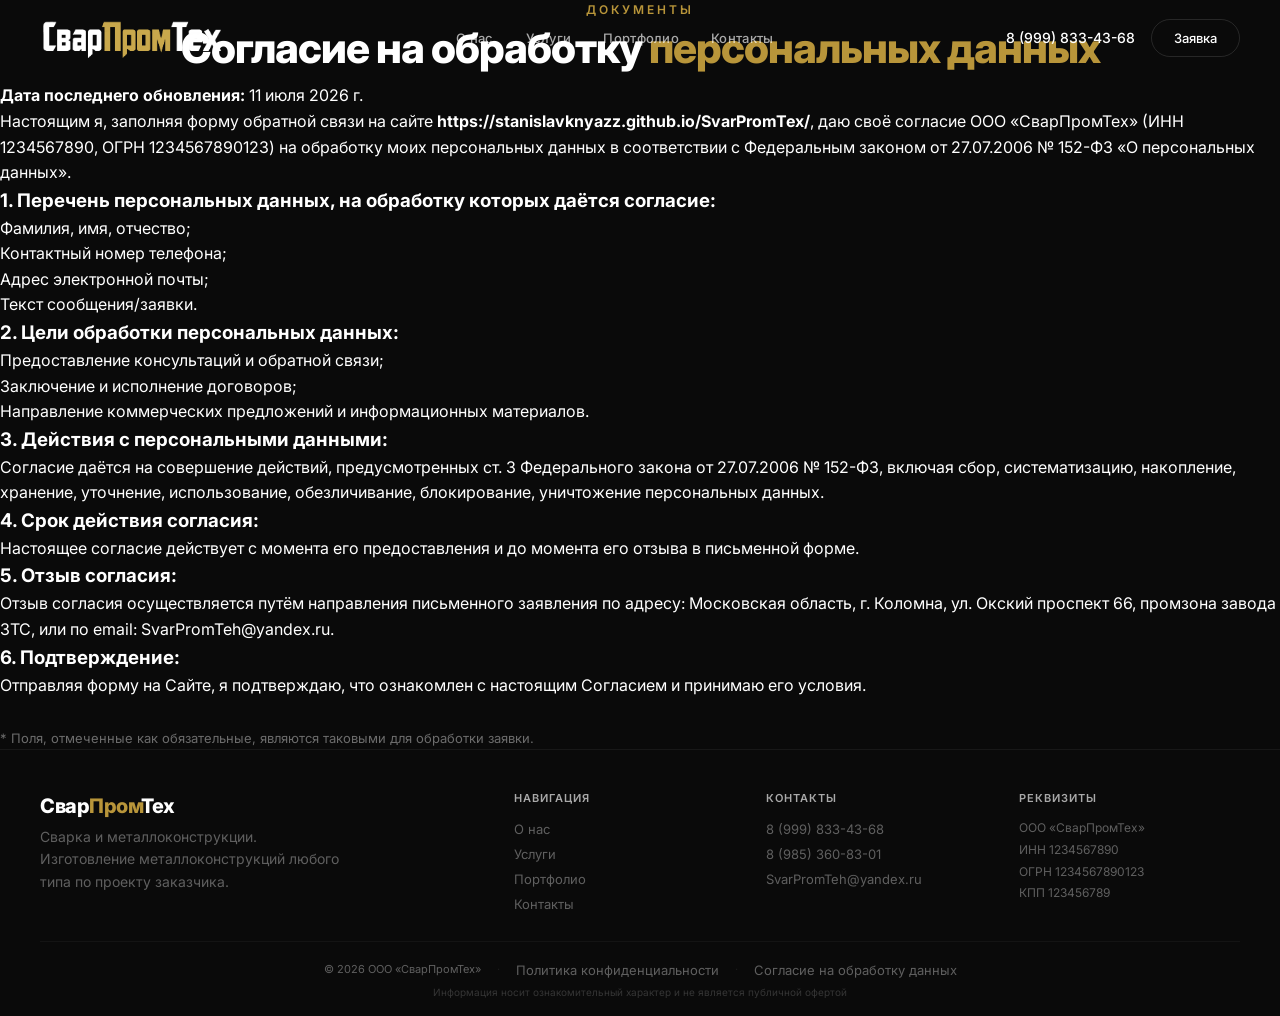
==== consent.html @ b18a348e "Добавляем страницы политики и согласия" ====
<!DOCTYPE html>
<html lang="ru">
<head>
    <meta charset="UTF-8">
    <meta name="viewport" content="width=device-width, initial-scale=1.0">
    <title>Согласие на обработку данных — СварПромТех</title>
    <link href="https://fonts.googleapis.com/css2?family=Inter:wght@300;400;500;600;700;800;900&display=swap" rel="stylesheet">
    <link rel="stylesheet" href="css/style.css">
    <link rel="icon" type="image/x-icon" href="img/favicon.ico">
    <link rel="shortcut icon" href="img/favicon.ico">
</head>
<body>

    <!-- ==========================================
    ХЕДЕР
    ========================================== -->
    <header class="header" id="header">
        <a href="index.html" class="logo">
            <img src="img/logo.png" alt="СварПромТех" class="logo-img">
        </a>

        <ul class="nav-menu" id="navMenu">
            <li><a href="index.html#about">О нас</a></li>
            <li><a href="index.html#services">Услуги</a></li>
            <li><a href="portfolio.html">Портфолио</a></li>
            <li><a href="contact.html">Контакты</a></li>
        </ul>

        <div class="header-actions">
            <a href="tel:+79998334368" class="header-phone">8 (999) 833-43-68</a>
            <a href="contact.html" class="btn-outline">Заявка</a>
            <button class="burger" id="burger" aria-label="Меню">
                <span></span>
                <span></span>
                <span></span>
            </button>
        </div>
    </header>

    <!-- ==========================================
    СТРАНИЦА СОГЛАСИЯ
    ========================================== -->
    <section class="page-section" id="consent">
        <div class="section-center">
            <span class="section-label">Документы</span>
            <h2 class="section-title">Согласие на обработку <span>персональных данных</span></h2>
        </div>

        <div class="document-content">
            <p><strong>Дата последнего обновления:</strong> 11 июля 2026 г.</p>

            <p>Настоящим я, заполняя форму обратной связи на сайте <strong>https://stanislavknyazz.github.io/SvarPromTex/</strong>, даю своё согласие ООО «СварПромТех» (ИНН 1234567890, ОГРН 1234567890123) на обработку моих персональных данных в соответствии с Федеральным законом от 27.07.2006 № 152-ФЗ «О персональных данных».</p>

            <h3>1. Перечень персональных данных, на обработку которых даётся согласие:</h3>
            <ul>
                <li>Фамилия, имя, отчество;</li>
                <li>Контактный номер телефона;</li>
                <li>Адрес электронной почты;</li>
                <li>Текст сообщения/заявки.</li>
            </ul>

            <h3>2. Цели обработки персональных данных:</h3>
            <ul>
                <li>Предоставление консультаций и обратной связи;</li>
                <li>Заключение и исполнение договоров;</li>
                <li>Направление коммерческих предложений и информационных материалов.</li>
            </ul>

            <h3>3. Действия с персональными данными:</h3>
            <p>Согласие даётся на совершение действий, предусмотренных ст. 3 Федерального закона от 27.07.2006 № 152-ФЗ, включая сбор, систематизацию, накопление, хранение, уточнение, использование, обезличивание, блокирование, уничтожение персональных данных.</p>

            <h3>4. Срок действия согласия:</h3>
            <p>Настоящее согласие действует с момента его предоставления и до момента его отзыва в письменной форме.</p>

            <h3>5. Отзыв согласия:</h3>
            <p>Отзыв согласия осуществляется путём направления письменного заявления по адресу: Московская область, г. Коломна, ул. Окский проспект 66, промзона завода ЗТС, или по email: <a href="mailto:SvarPromTeh@yandex.ru">SvarPromTeh@yandex.ru</a>.</p>

            <h3>6. Подтверждение:</h3>
            <p>Отправляя форму на Сайте, я подтверждаю, что ознакомлен с настоящим Согласием и принимаю его условия.</p>

            <p style="margin-top: 30px; color: rgba(255,255,255,0.4); font-size: 13px;">* Поля, отмеченные как обязательные, являются таковыми для обработки заявки.</p>
        </div>
    </section>

    <!-- ==========================================
    ФУТЕР
    ========================================== -->
    <footer class="footer">
        <div class="footer-inner">
            <div class="footer-brand">
                <div class="footer-logo">Свар<span>Пром</span>Тех</div>
                <p>Сварка и металлоконструкции. Изготовление металлоконструкций любого типа по проекту заказчика.</p>
            </div>
            <div>
                <h5>Навигация</h5>
                <a href="index.html#about">О нас</a>
                <a href="index.html#services">Услуги</a>
                <a href="portfolio.html">Портфолио</a>
                <a href="contact.html">Контакты</a>
            </div>
            <div>
                <h5>Контакты</h5>
                <a href="tel:+79998334368">8 (999) 833-43-68</a>
                <a href="tel:+79853608301">8 (985) 360-83-01</a>
                <a href="mailto:SvarPromTeh@yandex.ru">SvarPromTeh@yandex.ru</a>
            </div>
            <div class="footer-reqs">
                <h5>Реквизиты</h5>
                <p>ООО «СварПромТех»<br>ИНН 1234567890<br>ОГРН 1234567890123<br>КПП 123456789</p>
            </div>
        </div>
        <div class="footer-legal">
            <div class="footer-legal-inner">
                <span>© 2026 ООО «СварПромТех»</span>
                <span class="sep">·</span>
                <a href="privacy.html" class="hover-link">Политика конфиденциальности</a>
                <span class="sep">·</span>
                <a href="consent.html" class="hover-link">Согласие на обработку данных</a>
            </div>
            <div class="footer-legal-inner footer-legal-small">
                <span>Информация носит ознакомительный характер и не является публичной офертой</span>
            </div>
        </div>
    </footer>

    <script src="js/script.js"></script>
</body>
</html>
---- css/style.css ----
/* ============================================
   БАЗА
   ============================================ */
* {
    margin: 0;
    padding: 0;
    box-sizing: border-box;
}

:root {
    --gold: #b8953a;
    --gold-dark: #9a7a2e;
    --gold-light: #d4b15a;
    --dark: #0a0a0a;
    --dark-card: #121212;
    --gray: #141414;
    --gray-light: #f5f5f5;
    --white: #ffffff;
    --text-muted: rgba(255,255,255,0.35);
    --text-secondary: rgba(255,255,255,0.65);
    --border: rgba(255,255,255,0.06);
    --radius: 8px;
    --transition: 0.35s cubic-bezier(0.25, 0.46, 0.45, 0.94);
    --shadow: 0 20px 60px rgba(0,0,0,0.4);
}

html {
    scroll-behavior: smooth;
}

body {
    font-family: 'Inter', -apple-system, BlinkMacSystemFont, sans-serif;
    background: var(--dark);
    color: var(--white);
    line-height: 1.6;
    -webkit-font-smoothing: antialiased;
    -moz-osx-font-smoothing: grayscale;
}

img {
    max-width: 100%;
    height: auto;
    display: block;
}

a {
    text-decoration: none;
    color: inherit;
}

/* ============================================
   СКРОЛЛБАР
   ============================================ */
::-webkit-scrollbar {
    width: 6px;
}
::-webkit-scrollbar-track {
    background: var(--dark);
}
::-webkit-scrollbar-thumb {
    background: var(--gold);
    border-radius: 3px;
}
/* ============================================
   ЛОГОТИП
   ============================================ */
.logo {
    display: flex;
    align-items: center;
    flex-shrink: 0;
    text-decoration: none;
}

.logo-img {
    height: 44px;
    width: auto;
    display: block;
    /* Если логотип светлый на тёмном фоне — ок */
    /* Если нужно инвертировать — раскомментировать */
    /* filter: brightness(0) invert(1); */
}

/* ============================================
   АДАПТИВ — ЛОГОТИП
   ============================================ */
@media (max-width: 768px) {
    .logo-img {
        height: 36px;
    }
}

@media (max-width: 480px) {
    .logo-img {
        height: 30px;
    }
}

/* ============================================
   ХЕДЕР
   ============================================ */
.header {
    position: fixed;
    top: 0;
    left: 0;
    width: 100%;
    padding: 16px 40px;
    display: flex;
    justify-content: space-between;
    align-items: center;
    z-index: 1000;
    background: transparent;
    transition: var(--transition);
}

.header.scrolled {
    background: rgba(10,10,10,0.92);
    backdrop-filter: blur(20px);
    -webkit-backdrop-filter: blur(20px);
    border-bottom: 1px solid rgba(255,255,255,0.04);
    padding: 10px 40px;
}

.logo {
    font-family: 'Inter', sans-serif;
    font-weight: 800;
    font-size: 22px;
    letter-spacing: -0.5px;
    display: flex;
    align-items: center;
    gap: 10px;
    flex-shrink: 0;
}

.logo-icon {
    width: 40px;
    height: 40px;
    background: var(--gold);
    border-radius: 50%;
    display: flex;
    align-items: center;
    justify-content: center;
    font-size: 18px;
    font-weight: 900;
    color: var(--dark);
}

.logo span {
    color: var(--gold);
}

.nav-menu {
    display: flex;
    gap: 32px;
    list-style: none;
}

.nav-menu a {
    color: var(--text-secondary);
    font-size: 13px;
    font-weight: 500;
    letter-spacing: 0.3px;
    transition: var(--transition);
    position: relative;
}

.nav-menu a::after {
    content: '';
    position: absolute;
    bottom: -4px;
    left: 0;
    width: 0;
    height: 2px;
    background: var(--gold);
    transition: var(--transition);
}

.nav-menu a:hover {
    color: var(--white);
}
.nav-menu a:hover::after {
    width: 100%;
}

.header-actions {
    display: flex;
    align-items: center;
    gap: 16px;
}

.header-phone {
    color: var(--white);
    font-weight: 500;
    font-size: 14px;
    transition: var(--transition);
}

.header-phone:hover {
    color: var(--gold);
}

.btn-outline {
    padding: 8px 22px;
    border: 1px solid rgba(255,255,255,0.12);
    border-radius: 50px;
    color: var(--white);
    font-size: 13px;
    font-weight: 500;
    transition: var(--transition);
    background: transparent;
    cursor: pointer;
}

.btn-outline:hover {
    border-color: var(--gold);
    color: var(--gold);
    background: rgba(184,149,58,0.06);
}

.burger {
    display: none;
    flex-direction: column;
    gap: 5px;
    background: none;
    border: none;
    cursor: pointer;
    padding: 4px;
}

.burger span {
    width: 26px;
    height: 2px;
    background: var(--white);
    transition: var(--transition);
    border-radius: 2px;
    display: block;
}

.burger.active span:nth-child(1) {
    transform: rotate(45deg) translate(5px, 5px);
}
.burger.active span:nth-child(2) {
    opacity: 0;
    transform: scaleX(0);
}
.burger.active span:nth-child(3) {
    transform: rotate(-45deg) translate(5px, -5px);
}

/* ============================================
   ГЕРОЙ
   ============================================ */
.hero {
    position: relative;
    width: 100%;
    height: 100vh;
    min-height: 640px;
    overflow: hidden;
    display: flex;
    align-items: center;
}

.hero-bg {
    position: absolute;
    top: 0;
    left: 0;
    width: 100%;
    height: 100%;
    z-index: 0;
}

.hero-bg .slide {
    position: absolute;
    top: 0;
    left: 0;
    width: 100%;
    height: 100%;
    opacity: 0;
    background-size: cover;
    background-position: center;
    transition: opacity 1.2s ease, transform 8s ease;
    transform: scale(1);
}

.hero-bg .slide.active {
    opacity: 1;
    transform: scale(1.05);
}

/* Оверлей — глубокое затемнение */
.hero-overlay {
    position: absolute;
    top: 0;
    left: 0;
    width: 100%;
    height: 100%;
    z-index: 1;
    background: 
        radial-gradient(ellipse at 70% 50%, transparent 40%, rgba(0,0,0,0.5) 100%),
        linear-gradient(135deg, 
            rgba(0,0,0,0.85) 0%, 
            rgba(0,0,0,0.50) 40%, 
            rgba(0,0,0,0.30) 60%, 
            rgba(0,0,0,0.70) 100%
        ),
        linear-gradient(0deg, 
            rgba(10,8,5,0.6) 0%, 
            transparent 60%
        );
    pointer-events: none;
}

/* Зернистая текстура */
.hero-overlay::after {
    content: '';
    position: absolute;
    top: 0;
    left: 0;
    width: 100%;
    height: 100%;
    background-image: url("data:image/svg+xml,%3Csvg viewBox='0 0 512 512' xmlns='http://www.w3.org/2000/svg'%3E%3Cfilter id='noise'%3E%3CfeTurbulence type='fractalNoise' baseFrequency='0.65' numOctaves='1' stitchTiles='stitch'/%3E%3C/filter%3E%3Crect width='100%25' height='100%25' filter='url(%23noise)' opacity='0.04'/%3E%3C/svg%3E");
    opacity: 0.5;
    pointer-events: none;
}

.hero-content {
    position: relative;
    z-index: 2;
    max-width: 780px;
    padding: 0 40px;
}

.hero-badge {
    display: inline-block;
    border: 1px solid rgba(184,149,58,0.3);
    padding: 5px 24px;
    border-radius: 50px;
    font-size: 11px;
    font-weight: 500;
    letter-spacing: 2.5px;
    text-transform: uppercase;
    color: var(--gold);
    background: rgba(0,0,0,0.4);
    backdrop-filter: blur(8px);
    -webkit-backdrop-filter: blur(8px);
    margin-bottom: 24px;
    box-shadow: 0 4px 20px rgba(0,0,0,0.2);
}

.hero-content h1 {
    font-size: clamp(38px, 5.5vw, 66px);
    font-weight: 900;
    line-height: 1.05;
    letter-spacing: -1.5px;
    margin-bottom: 16px;
    text-shadow: 0 4px 40px rgba(0,0,0,0.6);
}

.hero-content h1 span {
    color: var(--gold);
    text-shadow: 0 0 60px rgba(184,149,58,0.15);
}

.hero-content p {
    font-size: 18px;
    color: rgba(255,255,255,0.8);
    max-width: 520px;
    line-height: 1.8;
    margin-bottom: 32px;
    text-shadow: 0 2px 20px rgba(0,0,0,0.5);
}

/* ============================================
   КНОПКИ — ПРОМЫШЛЕННЫЙ СТИЛЬ
   ============================================ */
.btn-primary {
    display: inline-flex;
    align-items: center;
    justify-content: center;
    gap: 10px;
    padding: 16px 42px;
    background: linear-gradient(135deg, #b8953a 0%, #d4b15a 40%, #b8953a 100%);
    background-size: 200% 200%;
    color: #0a0a0a;
    border: none;
    border-radius: 4px;
    font-weight: 700;
    font-size: 14px;
    text-transform: uppercase;
    letter-spacing: 1.5px;
    text-decoration: none;
    transition: all 0.4s ease;
    cursor: pointer;
    position: relative;
    overflow: hidden;
    box-shadow: 0 4px 20px rgba(184,149,58,0.15);
}

.btn-primary::before {
    content: '';
    position: absolute;
    top: -50%;
    left: -50%;
    width: 200%;
    height: 200%;
    background: linear-gradient(
        45deg,
        transparent 30%,
        rgba(255,255,255,0.1) 40%,
        rgba(255,255,255,0.2) 50%,
        rgba(255,255,255,0.1) 60%,
        transparent 70%
    );
    transform: rotate(45deg) translateX(-100%);
    transition: 0.8s ease;
}

.btn-primary:hover::before {
    transform: rotate(45deg) translateX(100%);
}

.btn-primary:hover {
    background: linear-gradient(135deg, #d4b15a 0%, #e8ca7a 40%, #d4b15a 100%);
    background-size: 200% 200%;
    transform: translateY(-3px);
    box-shadow: 0 12px 40px rgba(184,149,58,0.3);
}

.btn-primary:active {
    transform: translateY(0px) scale(0.97);
}

.btn-primary .arrow {
    display: inline-block;
    transition: transform 0.3s ease;
    font-size: 18px;
    line-height: 1;
}

.btn-primary:hover .arrow {
    transform: translateX(4px);
}

.btn-secondary {
    display: inline-flex;
    align-items: center;
    justify-content: center;
    gap: 10px;
    padding: 16px 42px;
    background: transparent;
    color: var(--white);
    border: 1.5px solid rgba(255,255,255,0.2);
    border-radius: 4px;
    font-weight: 600;
    font-size: 14px;
    text-transform: uppercase;
    letter-spacing: 1.5px;
    text-decoration: none;
    transition: all 0.4s ease;
    cursor: pointer;
    position: relative;
}

.btn-secondary::after {
    content: '';
    position: absolute;
    bottom: 0;
    left: 50%;
    width: 0;
    height: 2px;
    background: var(--gold);
    transition: all 0.4s ease;
    transform: translateX(-50%);
}

.btn-secondary:hover {
    border-color: var(--gold);
    color: var(--gold);
    background: rgba(184,149,58,0.05);
    transform: translateY(-3px);
}

.btn-secondary:hover::after {
    width: 60%;
}

.btn-secondary:active {
    transform: translateY(0px) scale(0.97);
}

.btn-secondary .arrow {
    display: inline-block;
    transition: transform 0.3s ease;
    font-size: 18px;
    line-height: 1;
}

.btn-secondary:hover .arrow {
    transform: translateX(4px);
}

.hero-buttons {
    display: flex;
    gap: 14px;
    flex-wrap: wrap;
}

.hero-dots {
    position: absolute;
    bottom: 32px;
    left: 50%;
    transform: translateX(-50%);
    z-index: 3;
    display: flex;
    gap: 10px;
}

.hero-dots .dot {
    width: 10px;
    height: 10px;
    border-radius: 50%;
    background: rgba(255,255,255,0.12);
    border: 2px solid transparent;
    cursor: pointer;
    transition: var(--transition);
}

.hero-dots .dot.active {
    background: var(--gold);
    border-color: var(--gold);
    transform: scale(1.2);
}

.hero-dots .dot:hover {
    background: rgba(255,255,255,0.25);
}

/* ============================================
   СЕКЦИИ
   ============================================ */
.section {
    max-width: 1240px;
    margin: 0 auto;
    padding: 80px 40px;
}

.section-dark {
    background: var(--dark);
}

.section-gray {
    background: var(--gray);
}

.section-light {
    background: var(--gray-light);
    color: var(--dark);
}

.section-label {
    font-size: 12px;
    font-weight: 600;
    letter-spacing: 3px;
    text-transform: uppercase;
    color: var(--gold);
    display: block;
    margin-bottom: 6px;
}

.section-title {
    font-size: clamp(30px, 3.5vw, 42px);
    font-weight: 800;
    letter-spacing: -1px;
    line-height: 1.1;
    margin-bottom: 12px;
}

.section-title span {
    color: var(--gold);
}

.section-subtitle {
    font-size: 17px;
    color: var(--text-secondary);
    max-width: 540px;
    line-height: 1.7;
}

.section-light .section-subtitle {
    color: #666;
}

.section-center {
    text-align: center;
}

.section-center .section-subtitle {
    margin: 0 auto 48px;
}

/* ============================================
   О НАС
   ============================================ */
.about-grid {
    display: grid;
    grid-template-columns: 1fr 1fr;
    gap: 60px;
    align-items: center;
}

.about-text p {
    font-size: 16px;
    color: var(--text-secondary);
    line-height: 1.8;
    margin-bottom: 16px;
}

.about-stats {
    display: grid;
    grid-template-columns: 1fr 1fr;
    gap: 24px 40px;
    margin-top: 8px;
}

.stat-item {
    border-left: 2px solid var(--gold);
    padding-left: 16px;
}

.stat-number {
    font-weight: 800;
    font-size: 32px;
    color: var(--gold);
    line-height: 1.2;
}

.stat-label {
    font-size: 12px;
    text-transform: uppercase;
    letter-spacing: 0.5px;
    color: var(--text-muted);
}

.about-image {
    background: var(--gray);
    border-radius: var(--radius);
    height: 400px;
    overflow: hidden;
    position: relative;
}

.about-image img {
    width: 100%;
    height: 100%;
    object-fit: cover;
}

/* ============================================
   УСЛУГИ
   ============================================ */
.services-grid {
    display: grid;
    grid-template-columns: repeat(3, 1fr);
    gap: 20px;
    margin-top: 12px;
}

.service-card {
    background: rgba(255,255,255,0.02);
    border: 1px solid var(--border);
    border-radius: var(--radius);
    padding: 32px 28px;
    transition: var(--transition);
    position: relative;
}

.service-card:hover {
    background: rgba(255,255,255,0.04);
    border-color: rgba(184,149,58,0.15);
    transform: translateY(-4px);
}

.service-number {
    font-family: 'Inter', sans-serif;
    font-weight: 800;
    font-size: 14px;
    color: var(--gold);
    letter-spacing: 1px;
    display: block;
    margin-bottom: 8px;
    opacity: 0.6;
}

.service-card h3 {
    font-size: 18px;
    font-weight: 600;
    margin-bottom: 8px;
}

.service-card p {
    font-size: 14px;
    color: var(--text-secondary);
    line-height: 1.7;
}

/* ============================================
   ПОРТФОЛИО
   ============================================ */
.portfolio-grid {
    display: grid;
    grid-template-columns: repeat(auto-fill, minmax(260px, 1fr));
    gap: 16px;
    margin-top: 12px;
}

.portfolio-item {
    position: relative;
    border-radius: var(--radius);
    overflow: hidden;
    aspect-ratio: 4/3;
    cursor: pointer;
    background: var(--gray);
    transition: var(--transition);
}

.portfolio-item img {
    width: 100%;
    height: 100%;
    object-fit: cover;
    transition: var(--transition);
}

.portfolio-item:hover img {
    transform: scale(1.04);
}

.portfolio-item .overlay {
    position: absolute;
    bottom: 0;
    left: 0;
    right: 0;
    padding: 20px 24px;
    background: linear-gradient(0deg, rgba(0,0,0,0.8) 0%, transparent 100%);
    opacity: 0;
    transition: var(--transition);
}

.portfolio-item:hover .overlay {
    opacity: 1;
}

.portfolio-item .overlay h4 {
    font-size: 15px;
    font-weight: 600;
}

.portfolio-item .overlay span {
    font-size: 12px;
    color: var(--text-secondary);
}

/* ============================================
   ПРЕИМУЩЕСТВА
   ============================================ */
.benefits-grid {
    display: grid;
    grid-template-columns: repeat(4, 1fr);
    gap: 20px;
    margin-top: 12px;
}

.benefit-card {
    background: rgba(255,255,255,0.02);
    border: 1px solid var(--border);
    border-radius: var(--radius);
    padding: 28px 24px;
    text-align: left;
    transition: var(--transition);
}

.benefit-card:hover {
    border-color: rgba(184,149,58,0.2);
    transform: translateY(-3px);
}

.benefit-number {
    font-family: 'Inter', sans-serif;
    font-weight: 800;
    font-size: 13px;
    color: var(--gold);
    letter-spacing: 1px;
    display: block;
    margin-bottom: 8px;
    opacity: 0.5;
}

.benefit-card h4 {
    font-size: 16px;
    font-weight: 600;
    margin-bottom: 6px;
}

.benefit-card p {
    font-size: 14px;
    color: var(--text-secondary);
    line-height: 1.6;
}

/* ============================================
   КОНТАКТЫ — ТЁМНАЯ ВЕРСИЯ
   ============================================ */
.contact-wrapper {
    display: grid;
    grid-template-columns: 1fr 1fr;
    gap: 50px;
    background: var(--gray);
    border: 1px solid var(--border);
    border-radius: var(--radius);
    padding: 48px;
    margin-top: 12px;
}

.contact-info h3 {
    font-size: 22px;
    font-weight: 700;
    margin-bottom: 24px;
    color: var(--white);
}

.contact-item {
    margin-bottom: 20px;
    padding-bottom: 20px;
    border-bottom: 1px solid var(--border);
}

.contact-item:last-child {
    border-bottom: none;
    margin-bottom: 0;
    padding-bottom: 0;
}

.contact-item .label {
    font-size: 11px;
    text-transform: uppercase;
    letter-spacing: 1.5px;
    color: var(--gold);
    font-weight: 600;
    display: block;
    margin-bottom: 4px;
}

.contact-item .value {
    font-size: 15px;
    color: var(--text-secondary);
    line-height: 1.6;
}

.contact-item .value a {
    color: var(--text-secondary);
    transition: var(--transition);
}

.contact-item .value a:hover {
    color: var(--gold);
}

.contact-note .value {
    color: var(--gold);
    font-weight: 500;
}

/* ============================================
   ФОРМА — ТЁМНАЯ
   ============================================ */
.contact-form .form-group {
    margin-bottom: 16px;
}

.contact-form label {
    display: block;
    font-size: 12px;
    font-weight: 500;
    color: var(--text-muted);
    text-transform: uppercase;
    letter-spacing: 0.5px;
    margin-bottom: 5px;
}

.contact-form input,
.contact-form textarea {
    width: 100%;
    padding: 14px 18px;
    background: rgba(255,255,255,0.04);
    border: 1px solid var(--border);
    border-radius: var(--radius);
    font-size: 14px;
    font-family: 'Inter', sans-serif;
    transition: var(--transition);
    color: var(--white);
}

.contact-form input::placeholder,
.contact-form textarea::placeholder {
    color: var(--text-muted);
}

.contact-form input:focus,
.contact-form textarea:focus {
    outline: none;
    border-color: var(--gold);
    background: rgba(255,255,255,0.06);
    box-shadow: 0 0 0 4px rgba(184,149,58,0.06);
}

.contact-form textarea {
    height: 100px;
    resize: vertical;
}

.contact-form .btn-full {
    width: 100%;
    text-align: center;
    border-radius: var(--radius);
    padding: 16px 38px;
    font-size: 15px;
    margin-top: 4px;
}

.contact-form .form-hint {
    text-align: center;
    font-size: 12px;
    color: var(--text-muted);
    margin-top: 12px;
    letter-spacing: 0.3px;
}

/* ============================================
   ФУТЕР — ЦЕЛЬНЫЙ
   ============================================ */
.footer {
    background: var(--dark);
    padding: 40px 40px 16px;
    border-top: 1px solid var(--border);
}

.footer-inner {
    max-width: 1240px;
    margin: 0 auto;
    display: grid;
    grid-template-columns: 2fr 1fr 1fr 1fr;
    gap: 32px;
    padding-bottom: 24px;
    border-bottom: 1px solid rgba(255,255,255,0.04);
}

/* Бренд */
.footer-brand p {
    font-size: 14px;
    color: var(--text-muted);
    margin-top: 4px;
    max-width: 300px;
    line-height: 1.6;
}

.footer-logo {
    font-weight: 800;
    font-size: 20px;
    letter-spacing: -0.5px;
}

.footer-logo span {
    color: var(--gold);
}

/* Заголовки */
.footer h5 {
    font-size: 11px;
    font-weight: 600;
    text-transform: uppercase;
    letter-spacing: 1px;
    color: var(--text-secondary);
    margin-bottom: 10px;
}

/* Ссылки */
.footer a {
    display: block;
    color: var(--text-muted);
    font-size: 13px;
    padding: 2px 0;
    transition: var(--transition);
}

.footer a:hover {
    color: var(--white);
}

/* Реквизиты */
.footer-reqs p {
    font-size: 12px;
    color: var(--text-muted);
    line-height: 1.8;
    margin: 0;
}

/* ============================================
   ФУТЕР — НИЗ (ЮРИДИЧЕСКИЙ)
   ============================================ */
.footer-legal {
    max-width: 1240px;
    margin: 0 auto;
    padding-top: 16px;
}

.footer-legal-inner {
    display: flex;
    justify-content: center;
    align-items: center;
    flex-wrap: wrap;
    gap: 4px 16px;
    font-size: 11px;
    color: var(--text-muted);
    text-align: center;
}

.footer-legal-inner span {
    color: var(--text-muted);
}

.footer-legal-inner .sep {
    color: rgba(255,255,255,0.08);
}

.footer-legal-inner .hover-link {
    transition: var(--transition);
    cursor: default;
}

.footer-legal-inner .hover-link:hover {
    color: var(--text-secondary);
}

.footer-legal-small {
    font-size: 10px;
    opacity: 0.5;
    margin-top: 2px;
}

/* ============================================
   АДАПТИВ
   ============================================ */
@media (max-width: 768px) {
    .footer {
        padding: 28px 20px 12px;
    }

    .footer-inner {
        grid-template-columns: 1fr 1fr;
        gap: 20px;
        padding-bottom: 18px;
    }

    .footer-brand {
        grid-column: 1 / -1;
    }

    .footer-legal-inner {
        font-size: 10px;
        gap: 2px 12px;
    }

    .footer-legal-small {
        font-size: 9px;
    }
}

@media (max-width: 480px) {
    .footer-inner {
        grid-template-columns: 1fr;
        gap: 16px;
    }

    .footer-brand {
        grid-column: 1;
    }

    .footer-legal-inner {
        flex-direction: column;
        gap: 2px;
    }

    .footer-legal-inner .sep {
        display: none;
    }
}

/* ============================================
   АНИМАЦИИ
   ============================================ */
.fade-up {
    opacity: 0;
    transform: translateY(30px);
    transition: opacity 0.7s ease, transform 0.7s ease;
}

.fade-up.visible {
    opacity: 1;
    transform: translateY(0);
}

/* ============================================
   АДАПТИВ
   ============================================ */
@media (max-width: 1024px) {
    .services-grid {
        grid-template-columns: repeat(2, 1fr);
    }
    .benefits-grid {
        grid-template-columns: repeat(2, 1fr);
    }
    .header {
        padding: 14px 30px;
    }
    .header.scrolled {
        padding: 8px 30px;
    }
    .section {
        padding: 60px 30px;
    }
}

@media (max-width: 768px) {
    .nav-menu {
        display: none;
        flex-direction: column;
        position: absolute;
        top: 100%;
        left: 0;
        width: 100%;
        background: rgba(10,10,10,0.98);
        backdrop-filter: blur(20px);
        -webkit-backdrop-filter: blur(20px);
        padding: 24px 30px;
        gap: 14px;
        border-bottom: 1px solid var(--border);
    }

    .nav-menu.open {
        display: flex;
    }

    .burger {
        display: flex;
    }

    .header-phone {
        display: none;
    }

    .btn-outline {
        display: none;
    }

    .hero-content {
        padding: 0 24px;
    }
    .hero-content h1 {
        font-size: 32px;
    }
    .hero-content p {
        font-size: 15px;
    }
    .hero-overlay {
        background: linear-gradient(135deg, 
            rgba(0,0,0,0.9) 0%, 
            rgba(0,0,0,0.6) 50%, 
            rgba(0,0,0,0.8) 100%
        );
    }

    .about-grid {
        grid-template-columns: 1fr;
        gap: 40px;
    }
    .about-image {
        height: 260px;
    }
    .about-stats {
        grid-template-columns: 1fr 1fr;
        gap: 16px 24px;
    }

    .services-grid {
        grid-template-columns: 1fr;
    }

    .benefits-grid {
        grid-template-columns: 1fr 1fr;
    }

    .contact-wrapper {
        grid-template-columns: 1fr;
        padding: 28px 20px;
        gap: 30px;
    }

    .footer-inner {
        grid-template-columns: 1fr 1fr;
        gap: 24px;
    }

    .section {
        padding: 48px 20px;
    }

    .portfolio-grid {
        grid-template-columns: repeat(auto-fill, minmax(160px, 1fr));
        gap: 12px;
    }
}

@media (max-width: 480px) {
    .hero-content h1 {
        font-size: 26px;
    }
    .hero {
        min-height: 500px;
    }
    .hero-badge {
        font-size: 9px;
        padding: 3px 16px;
        letter-spacing: 1.5px;
    }
    
    .btn-primary,
    .btn-secondary {
        padding: 14px 28px;
        font-size: 12px;
        letter-spacing: 1px;
        flex: 1;
        min-width: 140px;
    }
    
    .btn-primary .arrow,
    .btn-secondary .arrow {
        font-size: 15px;
    }

    .benefits-grid {
        grid-template-columns: 1fr;
    }

    .about-stats {
        grid-template-columns: 1fr;
    }

    .footer-inner {
        grid-template-columns: 1fr;
        gap: 20px;
    }

    .section {
        padding: 36px 16px;
    }

    .portfolio-grid {
        grid-template-columns: repeat(2, 1fr);
        gap: 8px;
    }

    .contact-wrapper {
        padding: 20px 16px;
        border-radius: 6px;
    }

    .contact-info h3 {
        font-size: 19px;
    }

    .contact-item {
        margin-bottom: 14px;
        padding-bottom: 14px;
    }

    .contact-item .value {
        font-size: 13px;
    }

    .contact-form .btn-full {
        padding: 14px 28px;
        font-size: 14px;
    }

    /* ============================================
    СТРАНИЦЫ ДОКУМЕНТОВ (ПОЛИТИКА, СОГЛАСИЕ)
    ============================================ */
    .page-section {
        max-width: 1240px;
        margin: 0 auto;
        padding: 120px 40px 80px;
    }

    .document-content {
        max-width: 820px;
        margin: 0 auto;
        background: rgba(255,255,255,0.02);
        border: 1px solid rgba(255,255,255,0.06);
        border-radius: 8px;
        padding: 48px;
        color: rgba(255,255,255,0.8);
        line-height: 1.8;
    }

    .document-content h3 {
        color: #ffffff;
        font-size: 18px;
        font-weight: 600;
        margin-top: 28px;
        margin-bottom: 10px;
    }

    .document-content h3:first-of-type {
        margin-top: 0;
    }

    .document-content p {
        margin-bottom: 12px;
    }

    .document-content ul {
        padding-left: 24px;
        margin-bottom: 16px;
    }

    .document-content ul li {
        margin-bottom: 6px;
    }

    .document-content a {
        color: #b8953a;
        text-decoration: none;
    }

    .document-content a:hover {
        color: #d4b15a;
    }

    @media (max-width: 768px) {
        .page-section {
            padding: 100px 20px 60px;
        }

        .document-content {
            padding: 28px 20px;
        }

        .document-content h3 {
            font-size: 16px;
        }
    }

    @media (max-width: 480px) {
        .page-section {
            padding: 80px 16px 40px;
        }

        .document-content {
            padding: 20px 16px;
        }
    }
}
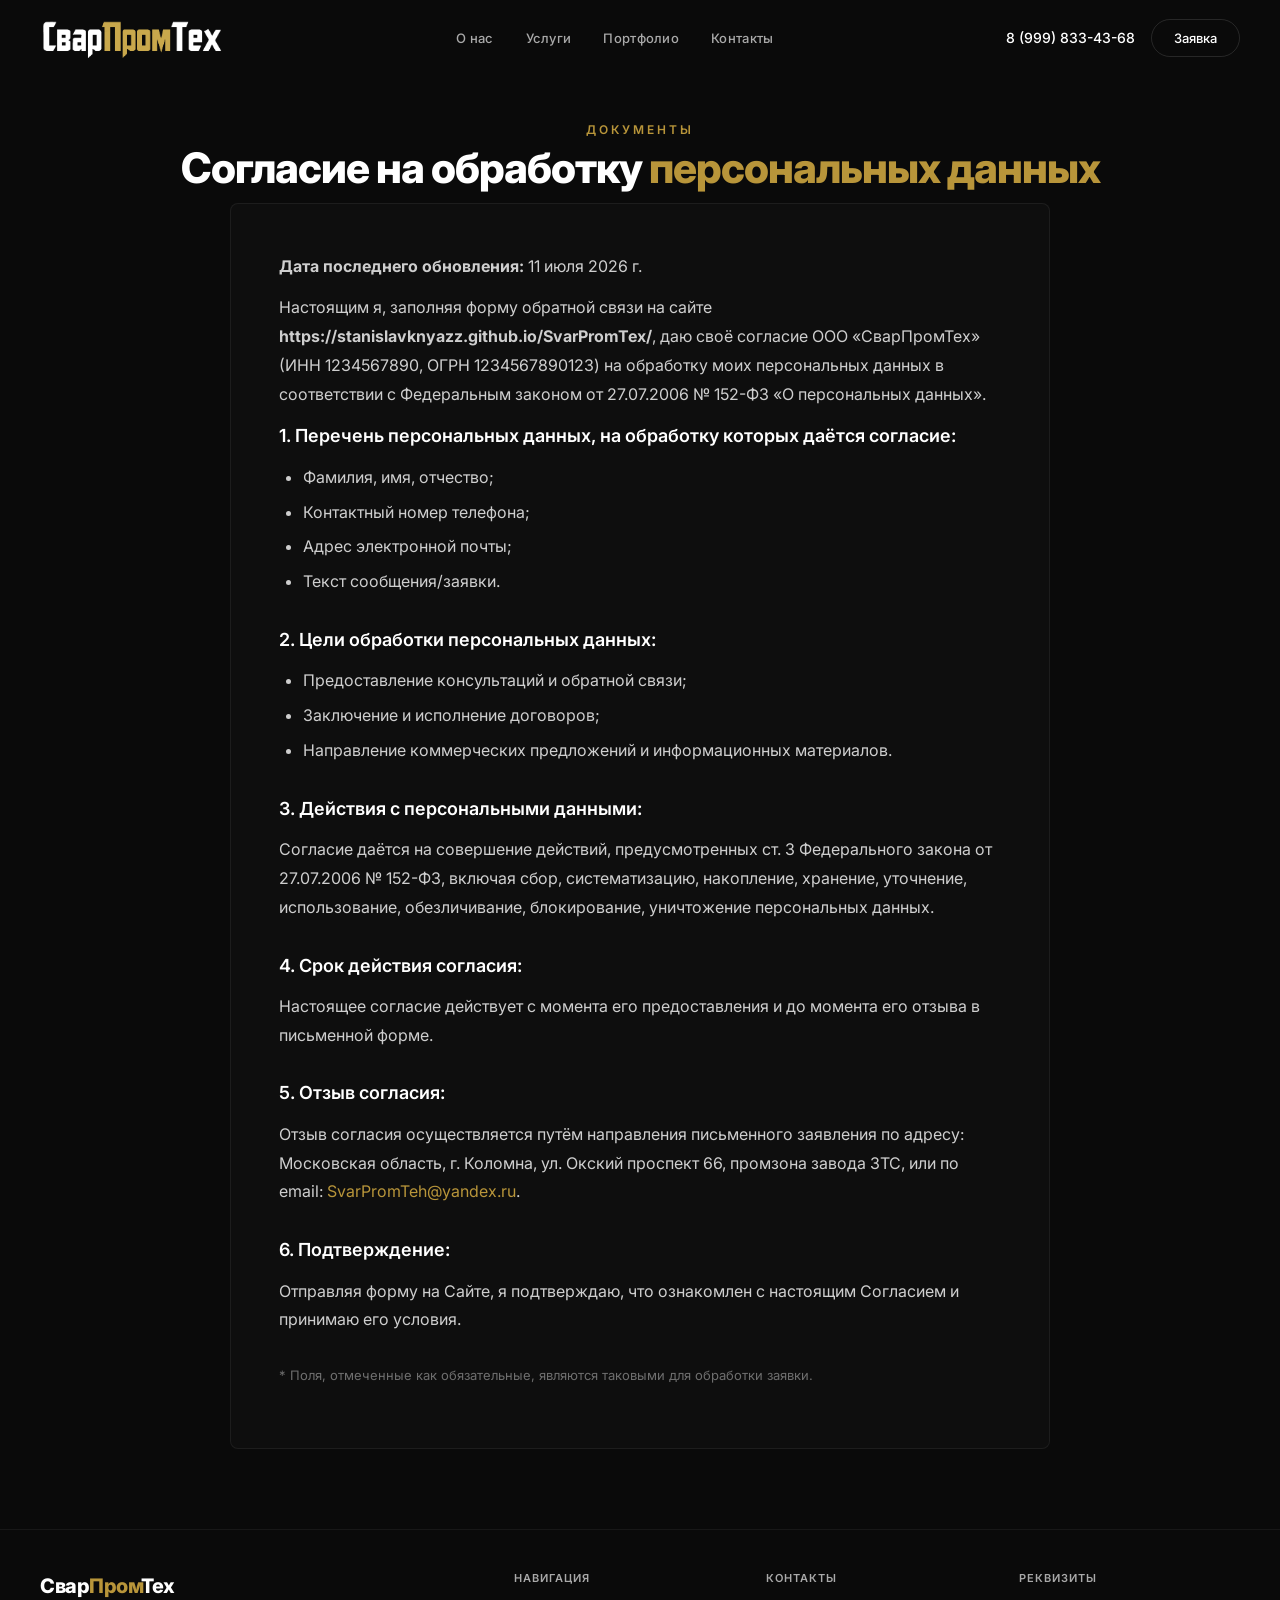
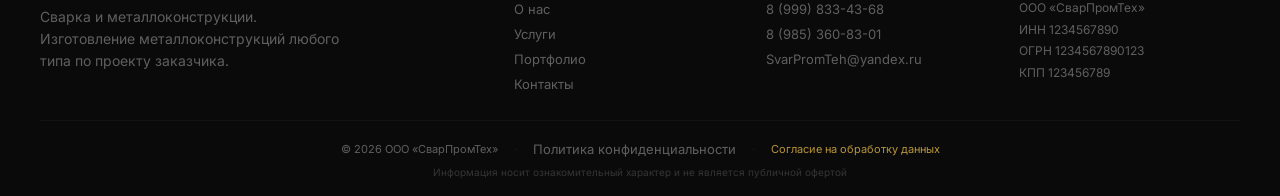
==== commit eafa001e: "Add files via upload" ====
--- a/consent.html
+++ b/consent.html
@@ -1,128 +1,128 @@
-<!DOCTYPE html>
-<html lang="ru">
-<head>
-    <meta charset="UTF-8">
-    <meta name="viewport" content="width=device-width, initial-scale=1.0">
-    <title>Согласие на обработку данных — СварПромТех</title>
-    <link href="https://fonts.googleapis.com/css2?family=Inter:wght@300;400;500;600;700;800;900&display=swap" rel="stylesheet">
-    <link rel="stylesheet" href="css/style.css">
-    <link rel="icon" type="image/x-icon" href="img/favicon.ico">
-    <link rel="shortcut icon" href="img/favicon.ico">
-</head>
-<body>
-
-    <!-- ==========================================
-    ХЕДЕР
-    ========================================== -->
-    <header class="header" id="header">
-        <a href="index.html" class="logo">
-            <img src="img/logo.png" alt="СварПромТех" class="logo-img">
-        </a>
-
-        <ul class="nav-menu" id="navMenu">
-            <li><a href="index.html#about">О нас</a></li>
-            <li><a href="index.html#services">Услуги</a></li>
-            <li><a href="portfolio.html">Портфолио</a></li>
-            <li><a href="contact.html">Контакты</a></li>
-        </ul>
-
-        <div class="header-actions">
-            <a href="tel:+79998334368" class="header-phone">8 (999) 833-43-68</a>
-            <a href="contact.html" class="btn-outline">Заявка</a>
-            <button class="burger" id="burger" aria-label="Меню">
-                <span></span>
-                <span></span>
-                <span></span>
-            </button>
-        </div>
-    </header>
-
-    <!-- ==========================================
-    СТРАНИЦА СОГЛАСИЯ
-    ========================================== -->
-    <section class="page-section" id="consent">
-        <div class="section-center">
-            <span class="section-label">Документы</span>
-            <h2 class="section-title">Согласие на обработку <span>персональных данных</span></h2>
-        </div>
-
-        <div class="document-content">
-            <p><strong>Дата последнего обновления:</strong> 11 июля 2026 г.</p>
-
-            <p>Настоящим я, заполняя форму обратной связи на сайте <strong>https://stanislavknyazz.github.io/SvarPromTex/</strong>, даю своё согласие ООО «СварПромТех» (ИНН 1234567890, ОГРН 1234567890123) на обработку моих персональных данных в соответствии с Федеральным законом от 27.07.2006 № 152-ФЗ «О персональных данных».</p>
-
-            <h3>1. Перечень персональных данных, на обработку которых даётся согласие:</h3>
-            <ul>
-                <li>Фамилия, имя, отчество;</li>
-                <li>Контактный номер телефона;</li>
-                <li>Адрес электронной почты;</li>
-                <li>Текст сообщения/заявки.</li>
-            </ul>
-
-            <h3>2. Цели обработки персональных данных:</h3>
-            <ul>
-                <li>Предоставление консультаций и обратной связи;</li>
-                <li>Заключение и исполнение договоров;</li>
-                <li>Направление коммерческих предложений и информационных материалов.</li>
-            </ul>
-
-            <h3>3. Действия с персональными данными:</h3>
-            <p>Согласие даётся на совершение действий, предусмотренных ст. 3 Федерального закона от 27.07.2006 № 152-ФЗ, включая сбор, систематизацию, накопление, хранение, уточнение, использование, обезличивание, блокирование, уничтожение персональных данных.</p>
-
-            <h3>4. Срок действия согласия:</h3>
-            <p>Настоящее согласие действует с момента его предоставления и до момента его отзыва в письменной форме.</p>
-
-            <h3>5. Отзыв согласия:</h3>
-            <p>Отзыв согласия осуществляется путём направления письменного заявления по адресу: Московская область, г. Коломна, ул. Окский проспект 66, промзона завода ЗТС, или по email: <a href="mailto:SvarPromTeh@yandex.ru">SvarPromTeh@yandex.ru</a>.</p>
-
-            <h3>6. Подтверждение:</h3>
-            <p>Отправляя форму на Сайте, я подтверждаю, что ознакомлен с настоящим Согласием и принимаю его условия.</p>
-
-            <p style="margin-top: 30px; color: rgba(255,255,255,0.4); font-size: 13px;">* Поля, отмеченные как обязательные, являются таковыми для обработки заявки.</p>
-        </div>
-    </section>
-
-    <!-- ==========================================
-    ФУТЕР
-    ========================================== -->
-    <footer class="footer">
-        <div class="footer-inner">
-            <div class="footer-brand">
-                <div class="footer-logo">Свар<span>Пром</span>Тех</div>
-                <p>Сварка и металлоконструкции. Изготовление металлоконструкций любого типа по проекту заказчика.</p>
-            </div>
-            <div>
-                <h5>Навигация</h5>
-                <a href="index.html#about">О нас</a>
-                <a href="index.html#services">Услуги</a>
-                <a href="portfolio.html">Портфолио</a>
-                <a href="contact.html">Контакты</a>
-            </div>
-            <div>
-                <h5>Контакты</h5>
-                <a href="tel:+79998334368">8 (999) 833-43-68</a>
-                <a href="tel:+79853608301">8 (985) 360-83-01</a>
-                <a href="mailto:SvarPromTeh@yandex.ru">SvarPromTeh@yandex.ru</a>
-            </div>
-            <div class="footer-reqs">
-                <h5>Реквизиты</h5>
-                <p>ООО «СварПромТех»<br>ИНН 1234567890<br>ОГРН 1234567890123<br>КПП 123456789</p>
-            </div>
-        </div>
-        <div class="footer-legal">
-            <div class="footer-legal-inner">
-                <span>© 2026 ООО «СварПромТех»</span>
-                <span class="sep">·</span>
-                <a href="privacy.html" class="hover-link">Политика конфиденциальности</a>
-                <span class="sep">·</span>
-                <a href="consent.html" class="hover-link">Согласие на обработку данных</a>
-            </div>
-            <div class="footer-legal-inner footer-legal-small">
-                <span>Информация носит ознакомительный характер и не является публичной офертой</span>
-            </div>
-        </div>
-    </footer>
-
-    <script src="js/script.js"></script>
-</body>
+<!DOCTYPE html>
+<html lang="ru">
+<head>
+    <meta charset="UTF-8">
+    <meta name="viewport" content="width=device-width, initial-scale=1.0">
+    <title>Согласие на обработку данных — СварПромТех</title>
+    <link href="https://fonts.googleapis.com/css2?family=Inter:wght@300;400;500;600;700;800;900&display=swap" rel="stylesheet">
+    <link rel="stylesheet" href="css/style.css">
+    <link rel="icon" type="image/x-icon" href="img/favicon.ico">
+    <link rel="shortcut icon" href="img/favicon.ico">
+</head>
+<body>
+
+    <!-- ==========================================
+    ХЕДЕР
+    ========================================== -->
+    <header class="header" id="header">
+        <a href="index.html" class="logo">
+            <img src="img/logo.png" alt="СварПромТех" class="logo-img">
+        </a>
+
+        <ul class="nav-menu" id="navMenu">
+            <li><a href="index.html#about">О нас</a></li>
+            <li><a href="index.html#services">Услуги</a></li>
+            <li><a href="portfolio.html">Портфолио</a></li>
+            <li><a href="contact.html">Контакты</a></li>
+        </ul>
+
+        <div class="header-actions">
+            <a href="tel:+79998334368" class="header-phone">8 (999) 833-43-68</a>
+            <a href="contact.html" class="btn-outline">Заявка</a>
+            <button class="burger" id="burger" aria-label="Меню">
+                <span></span>
+                <span></span>
+                <span></span>
+            </button>
+        </div>
+    </header>
+
+    <!-- ==========================================
+    СТРАНИЦА СОГЛАСИЯ
+    ========================================== -->
+    <section class="page-section" id="consent">
+        <div class="section-center">
+            <span class="section-label">Документы</span>
+            <h2 class="section-title">Согласие на обработку <span>персональных данных</span></h2>
+        </div>
+
+        <div class="document-content">
+            <p><strong>Дата последнего обновления:</strong> 11 июля 2026 г.</p>
+
+            <p>Настоящим я, заполняя форму обратной связи на сайте <strong>https://stanislavknyazz.github.io/SvarPromTex/</strong>, даю своё согласие ООО «СварПромТех» (ИНН 1234567890, ОГРН 1234567890123) на обработку моих персональных данных в соответствии с Федеральным законом от 27.07.2006 № 152-ФЗ «О персональных данных».</p>
+
+            <h3>1. Перечень персональных данных, на обработку которых даётся согласие:</h3>
+            <ul>
+                <li>Фамилия, имя, отчество;</li>
+                <li>Контактный номер телефона;</li>
+                <li>Адрес электронной почты;</li>
+                <li>Текст сообщения/заявки.</li>
+            </ul>
+
+            <h3>2. Цели обработки персональных данных:</h3>
+            <ul>
+                <li>Предоставление консультаций и обратной связи;</li>
+                <li>Заключение и исполнение договоров;</li>
+                <li>Направление коммерческих предложений и информационных материалов.</li>
+            </ul>
+
+            <h3>3. Действия с персональными данными:</h3>
+            <p>Согласие даётся на совершение действий, предусмотренных ст. 3 Федерального закона от 27.07.2006 № 152-ФЗ, включая сбор, систематизацию, накопление, хранение, уточнение, использование, обезличивание, блокирование, уничтожение персональных данных.</p>
+
+            <h3>4. Срок действия согласия:</h3>
+            <p>Настоящее согласие действует с момента его предоставления и до момента его отзыва в письменной форме.</p>
+
+            <h3>5. Отзыв согласия:</h3>
+            <p>Отзыв согласия осуществляется путём направления письменного заявления по адресу: Московская область, г. Коломна, ул. Окский проспект 66, промзона завода ЗТС, или по email: <a href="mailto:SvarPromTeh@yandex.ru">SvarPromTeh@yandex.ru</a>.</p>
+
+            <h3>6. Подтверждение:</h3>
+            <p>Отправляя форму на Сайте, я подтверждаю, что ознакомлен с настоящим Согласием и принимаю его условия.</p>
+
+            <p style="margin-top: 30px; color: rgba(255,255,255,0.4); font-size: 13px;">* Поля, отмеченные как обязательные, являются таковыми для обработки заявки.</p>
+        </div>
+    </section>
+
+    <!-- ==========================================
+    ФУТЕР
+    ========================================== -->
+    <footer class="footer">
+        <div class="footer-inner">
+            <div class="footer-brand">
+                <div class="footer-logo">Свар<span>Пром</span>Тех</div>
+                <p>Сварка и металлоконструкции. Изготовление металлоконструкций любого типа по проекту заказчика.</p>
+            </div>
+            <div>
+                <h5>Навигация</h5>
+                <a href="index.html#about">О нас</a>
+                <a href="index.html#services">Услуги</a>
+                <a href="portfolio.html">Портфолио</a>
+                <a href="contact.html">Контакты</a>
+            </div>
+            <div>
+                <h5>Контакты</h5>
+                <a href="tel:+79998334368">8 (999) 833-43-68</a>
+                <a href="tel:+79853608301">8 (985) 360-83-01</a>
+                <a href="mailto:SvarPromTeh@yandex.ru">SvarPromTeh@yandex.ru</a>
+            </div>
+            <div class="footer-reqs">
+                <h5>Реквизиты</h5>
+                <p>ООО «СварПромТех»<br>ИНН 1234567890<br>ОГРН 1234567890123<br>КПП 123456789</p>
+            </div>
+        </div>
+        <div class="footer-legal">
+            <div class="footer-legal-inner">
+                <span>© 2026 ООО «СварПромТех»</span>
+                <span class="sep">·</span>
+                <a href="privacy.html">Политика конфиденциальности</a>
+                <span class="sep">·</span>
+                <span style="color: var(--gold);">Согласие на обработку данных</span>
+            </div>
+            <div class="footer-legal-inner footer-legal-small">
+                <span>Информация носит ознакомительный характер и не является публичной офертой</span>
+            </div>
+        </div>
+    </footer>
+
+    <script src="js/script.js"></script>
+</body>
 </html>
--- a/css/style.css
+++ b/css/style.css
@@ -61,6 +61,7 @@
     background: var(--gold);
     border-radius: 3px;
 }
+
 /* ============================================
    ЛОГОТИП
    ============================================ */
@@ -75,24 +76,6 @@
     height: 44px;
     width: auto;
     display: block;
-    /* Если логотип светлый на тёмном фоне — ок */
-    /* Если нужно инвертировать — раскомментировать */
-    /* filter: brightness(0) invert(1); */
-}
-
-/* ============================================
-   АДАПТИВ — ЛОГОТИП
-   ============================================ */
-@media (max-width: 768px) {
-    .logo-img {
-        height: 36px;
-    }
-}
-
-@media (max-width: 480px) {
-    .logo-img {
-        height: 30px;
-    }
 }
 
 /* ============================================
@@ -120,34 +103,6 @@
     padding: 10px 40px;
 }
 
-.logo {
-    font-family: 'Inter', sans-serif;
-    font-weight: 800;
-    font-size: 22px;
-    letter-spacing: -0.5px;
-    display: flex;
-    align-items: center;
-    gap: 10px;
-    flex-shrink: 0;
-}
-
-.logo-icon {
-    width: 40px;
-    height: 40px;
-    background: var(--gold);
-    border-radius: 50%;
-    display: flex;
-    align-items: center;
-    justify-content: center;
-    font-size: 18px;
-    font-weight: 900;
-    color: var(--dark);
-}
-
-.logo span {
-    color: var(--gold);
-}
-
 .nav-menu {
     display: flex;
     gap: 32px;
@@ -286,7 +241,6 @@
     transform: scale(1.05);
 }
 
-/* Оверлей — глубокое затемнение */
 .hero-overlay {
     position: absolute;
     top: 0;
@@ -309,7 +263,6 @@
     pointer-events: none;
 }
 
-/* Зернистая текстура */
 .hero-overlay::after {
     content: '';
     position: absolute;
@@ -369,8 +322,44 @@
     text-shadow: 0 2px 20px rgba(0,0,0,0.5);
 }
 
-/* ============================================
-   КНОПКИ — ПРОМЫШЛЕННЫЙ СТИЛЬ
+.hero-buttons {
+    display: flex;
+    gap: 14px;
+    flex-wrap: wrap;
+}
+
+.hero-dots {
+    position: absolute;
+    bottom: 32px;
+    left: 50%;
+    transform: translateX(-50%);
+    z-index: 3;
+    display: flex;
+    gap: 10px;
+}
+
+.hero-dots .dot {
+    width: 10px;
+    height: 10px;
+    border-radius: 50%;
+    background: rgba(255,255,255,0.12);
+    border: 2px solid transparent;
+    cursor: pointer;
+    transition: var(--transition);
+}
+
+.hero-dots .dot.active {
+    background: var(--gold);
+    border-color: var(--gold);
+    transform: scale(1.2);
+}
+
+.hero-dots .dot:hover {
+    background: rgba(255,255,255,0.25);
+}
+
+/* ============================================
+   КНОПКИ
    ============================================ */
 .btn-primary {
     display: inline-flex;
@@ -402,14 +391,7 @@
     left: -50%;
     width: 200%;
     height: 200%;
-    background: linear-gradient(
-        45deg,
-        transparent 30%,
-        rgba(255,255,255,0.1) 40%,
-        rgba(255,255,255,0.2) 50%,
-        rgba(255,255,255,0.1) 60%,
-        transparent 70%
-    );
+    background: linear-gradient(45deg, transparent 30%, rgba(255,255,255,0.1) 40%, rgba(255,255,255,0.2) 50%, rgba(255,255,255,0.1) 60%, transparent 70%);
     transform: rotate(45deg) translateX(-100%);
     transition: 0.8s ease;
 }
@@ -498,42 +480,6 @@
     transform: translateX(4px);
 }
 
-.hero-buttons {
-    display: flex;
-    gap: 14px;
-    flex-wrap: wrap;
-}
-
-.hero-dots {
-    position: absolute;
-    bottom: 32px;
-    left: 50%;
-    transform: translateX(-50%);
-    z-index: 3;
-    display: flex;
-    gap: 10px;
-}
-
-.hero-dots .dot {
-    width: 10px;
-    height: 10px;
-    border-radius: 50%;
-    background: rgba(255,255,255,0.12);
-    border: 2px solid transparent;
-    cursor: pointer;
-    transition: var(--transition);
-}
-
-.hero-dots .dot.active {
-    background: var(--gold);
-    border-color: var(--gold);
-    transform: scale(1.2);
-}
-
-.hero-dots .dot:hover {
-    background: rgba(255,255,255,0.25);
-}
-
 /* ============================================
    СЕКЦИИ
    ============================================ */
@@ -585,10 +531,6 @@
     line-height: 1.7;
 }
 
-.section-light .section-subtitle {
-    color: #666;
-}
-
 .section-center {
     text-align: center;
 }
@@ -655,11 +597,11 @@
 }
 
 /* ============================================
-   УСЛУГИ
+   УСЛУГИ — 4 КАРТОЧКИ
    ============================================ */
 .services-grid {
     display: grid;
-    grid-template-columns: repeat(3, 1fr);
+    grid-template-columns: repeat(4, 1fr);
     gap: 20px;
     margin-top: 12px;
 }
@@ -703,238 +645,7 @@
 }
 
 /* ============================================
-   ПОРТФОЛИО
-   ============================================ */
-.portfolio-grid {
-    display: grid;
-    grid-template-columns: repeat(auto-fill, minmax(260px, 1fr));
-    gap: 16px;
-    margin-top: 12px;
-}
-
-.portfolio-item {
-    position: relative;
-    border-radius: var(--radius);
-    overflow: hidden;
-    aspect-ratio: 4/3;
-    cursor: pointer;
-    background: var(--gray);
-    transition: var(--transition);
-}
-
-.portfolio-item img {
-    width: 100%;
-    height: 100%;
-    object-fit: cover;
-    transition: var(--transition);
-}
-
-.portfolio-item:hover img {
-    transform: scale(1.04);
-}
-
-.portfolio-item .overlay {
-    position: absolute;
-    bottom: 0;
-    left: 0;
-    right: 0;
-    padding: 20px 24px;
-    background: linear-gradient(0deg, rgba(0,0,0,0.8) 0%, transparent 100%);
-    opacity: 0;
-    transition: var(--transition);
-}
-
-.portfolio-item:hover .overlay {
-    opacity: 1;
-}
-
-.portfolio-item .overlay h4 {
-    font-size: 15px;
-    font-weight: 600;
-}
-
-.portfolio-item .overlay span {
-    font-size: 12px;
-    color: var(--text-secondary);
-}
-
-/* ============================================
-   ПРЕИМУЩЕСТВА
-   ============================================ */
-.benefits-grid {
-    display: grid;
-    grid-template-columns: repeat(4, 1fr);
-    gap: 20px;
-    margin-top: 12px;
-}
-
-.benefit-card {
-    background: rgba(255,255,255,0.02);
-    border: 1px solid var(--border);
-    border-radius: var(--radius);
-    padding: 28px 24px;
-    text-align: left;
-    transition: var(--transition);
-}
-
-.benefit-card:hover {
-    border-color: rgba(184,149,58,0.2);
-    transform: translateY(-3px);
-}
-
-.benefit-number {
-    font-family: 'Inter', sans-serif;
-    font-weight: 800;
-    font-size: 13px;
-    color: var(--gold);
-    letter-spacing: 1px;
-    display: block;
-    margin-bottom: 8px;
-    opacity: 0.5;
-}
-
-.benefit-card h4 {
-    font-size: 16px;
-    font-weight: 600;
-    margin-bottom: 6px;
-}
-
-.benefit-card p {
-    font-size: 14px;
-    color: var(--text-secondary);
-    line-height: 1.6;
-}
-
-/* ============================================
-   КОНТАКТЫ — ТЁМНАЯ ВЕРСИЯ
-   ============================================ */
-.contact-wrapper {
-    display: grid;
-    grid-template-columns: 1fr 1fr;
-    gap: 50px;
-    background: var(--gray);
-    border: 1px solid var(--border);
-    border-radius: var(--radius);
-    padding: 48px;
-    margin-top: 12px;
-}
-
-.contact-info h3 {
-    font-size: 22px;
-    font-weight: 700;
-    margin-bottom: 24px;
-    color: var(--white);
-}
-
-.contact-item {
-    margin-bottom: 20px;
-    padding-bottom: 20px;
-    border-bottom: 1px solid var(--border);
-}
-
-.contact-item:last-child {
-    border-bottom: none;
-    margin-bottom: 0;
-    padding-bottom: 0;
-}
-
-.contact-item .label {
-    font-size: 11px;
-    text-transform: uppercase;
-    letter-spacing: 1.5px;
-    color: var(--gold);
-    font-weight: 600;
-    display: block;
-    margin-bottom: 4px;
-}
-
-.contact-item .value {
-    font-size: 15px;
-    color: var(--text-secondary);
-    line-height: 1.6;
-}
-
-.contact-item .value a {
-    color: var(--text-secondary);
-    transition: var(--transition);
-}
-
-.contact-item .value a:hover {
-    color: var(--gold);
-}
-
-.contact-note .value {
-    color: var(--gold);
-    font-weight: 500;
-}
-
-/* ============================================
-   ФОРМА — ТЁМНАЯ
-   ============================================ */
-.contact-form .form-group {
-    margin-bottom: 16px;
-}
-
-.contact-form label {
-    display: block;
-    font-size: 12px;
-    font-weight: 500;
-    color: var(--text-muted);
-    text-transform: uppercase;
-    letter-spacing: 0.5px;
-    margin-bottom: 5px;
-}
-
-.contact-form input,
-.contact-form textarea {
-    width: 100%;
-    padding: 14px 18px;
-    background: rgba(255,255,255,0.04);
-    border: 1px solid var(--border);
-    border-radius: var(--radius);
-    font-size: 14px;
-    font-family: 'Inter', sans-serif;
-    transition: var(--transition);
-    color: var(--white);
-}
-
-.contact-form input::placeholder,
-.contact-form textarea::placeholder {
-    color: var(--text-muted);
-}
-
-.contact-form input:focus,
-.contact-form textarea:focus {
-    outline: none;
-    border-color: var(--gold);
-    background: rgba(255,255,255,0.06);
-    box-shadow: 0 0 0 4px rgba(184,149,58,0.06);
-}
-
-.contact-form textarea {
-    height: 100px;
-    resize: vertical;
-}
-
-.contact-form .btn-full {
-    width: 100%;
-    text-align: center;
-    border-radius: var(--radius);
-    padding: 16px 38px;
-    font-size: 15px;
-    margin-top: 4px;
-}
-
-.contact-form .form-hint {
-    text-align: center;
-    font-size: 12px;
-    color: var(--text-muted);
-    margin-top: 12px;
-    letter-spacing: 0.3px;
-}
-
-/* ============================================
-   ФУТЕР — ЦЕЛЬНЫЙ
+   ФУТЕР
    ============================================ */
 .footer {
     background: var(--dark);
@@ -952,7 +663,6 @@
     border-bottom: 1px solid rgba(255,255,255,0.04);
 }
 
-/* Бренд */
 .footer-brand p {
     font-size: 14px;
     color: var(--text-muted);
@@ -971,7 +681,6 @@
     color: var(--gold);
 }
 
-/* Заголовки */
 .footer h5 {
     font-size: 11px;
     font-weight: 600;
@@ -981,7 +690,6 @@
     margin-bottom: 10px;
 }
 
-/* Ссылки */
 .footer a {
     display: block;
     color: var(--text-muted);
@@ -994,7 +702,6 @@
     color: var(--white);
 }
 
-/* Реквизиты */
 .footer-reqs p {
     font-size: 12px;
     color: var(--text-muted);
@@ -1002,9 +709,6 @@
     margin: 0;
 }
 
-/* ============================================
-   ФУТЕР — НИЗ (ЮРИДИЧЕСКИЙ)
-   ============================================ */
 .footer-legal {
     max-width: 1240px;
     margin: 0 auto;
@@ -1022,21 +726,17 @@
     text-align: center;
 }
 
-.footer-legal-inner span {
-    color: var(--text-muted);
-}
-
 .footer-legal-inner .sep {
     color: rgba(255,255,255,0.08);
 }
 
-.footer-legal-inner .hover-link {
+.footer-legal-inner a {
+    color: var(--text-muted);
     transition: var(--transition);
-    cursor: default;
-}
-
-.footer-legal-inner .hover-link:hover {
-    color: var(--text-secondary);
+}
+
+.footer-legal-inner a:hover {
+    color: var(--white);
 }
 
 .footer-legal-small {
@@ -1046,51 +746,57 @@
 }
 
 /* ============================================
-   АДАПТИВ
-   ============================================ */
-@media (max-width: 768px) {
-    .footer {
-        padding: 28px 20px 12px;
-    }
-
-    .footer-inner {
-        grid-template-columns: 1fr 1fr;
-        gap: 20px;
-        padding-bottom: 18px;
-    }
-
-    .footer-brand {
-        grid-column: 1 / -1;
-    }
-
-    .footer-legal-inner {
-        font-size: 10px;
-        gap: 2px 12px;
-    }
-
-    .footer-legal-small {
-        font-size: 9px;
-    }
-}
-
-@media (max-width: 480px) {
-    .footer-inner {
-        grid-template-columns: 1fr;
-        gap: 16px;
-    }
-
-    .footer-brand {
-        grid-column: 1;
-    }
-
-    .footer-legal-inner {
-        flex-direction: column;
-        gap: 2px;
-    }
-
-    .footer-legal-inner .sep {
-        display: none;
-    }
+   СТРАНИЦЫ (CONTACT, PORTFOLIO, PRIVACY, CONSENT)
+   ============================================ */
+.page-section {
+    max-width: 1240px;
+    margin: 0 auto;
+    padding: 120px 40px 80px;
+}
+
+.document-content {
+    max-width: 820px;
+    margin: 0 auto;
+    background: rgba(255,255,255,0.02);
+    border: 1px solid rgba(255,255,255,0.06);
+    border-radius: 8px;
+    padding: 48px;
+    color: rgba(255,255,255,0.8);
+    line-height: 1.8;
+}
+
+.document-content h3 {
+    color: #ffffff;
+    font-size: 18px;
+    font-weight: 600;
+    margin-top: 28px;
+    margin-bottom: 10px;
+}
+
+.document-content h3:first-of-type {
+    margin-top: 0;
+}
+
+.document-content p {
+    margin-bottom: 12px;
+}
+
+.document-content ul {
+    padding-left: 24px;
+    margin-bottom: 16px;
+}
+
+.document-content ul li {
+    margin-bottom: 6px;
+}
+
+.document-content a {
+    color: #b8953a;
+    text-decoration: none;
+}
+
+.document-content a:hover {
+    color: #d4b15a;
 }
 
 /* ============================================
@@ -1114,9 +820,6 @@
     .services-grid {
         grid-template-columns: repeat(2, 1fr);
     }
-    .benefits-grid {
-        grid-template-columns: repeat(2, 1fr);
-    }
     .header {
         padding: 14px 30px;
     }
@@ -1125,6 +828,9 @@
     }
     .section {
         padding: 60px 30px;
+    }
+    .page-section {
+        padding: 100px 30px 60px;
     }
 }
 
@@ -1169,13 +875,6 @@
     .hero-content p {
         font-size: 15px;
     }
-    .hero-overlay {
-        background: linear-gradient(135deg, 
-            rgba(0,0,0,0.9) 0%, 
-            rgba(0,0,0,0.6) 50%, 
-            rgba(0,0,0,0.8) 100%
-        );
-    }
 
     .about-grid {
         grid-template-columns: 1fr;
@@ -1190,17 +889,7 @@
     }
 
     .services-grid {
-        grid-template-columns: 1fr;
-    }
-
-    .benefits-grid {
         grid-template-columns: 1fr 1fr;
-    }
-
-    .contact-wrapper {
-        grid-template-columns: 1fr;
-        padding: 28px 20px;
-        gap: 30px;
     }
 
     .footer-inner {
@@ -1212,9 +901,28 @@
         padding: 48px 20px;
     }
 
-    .portfolio-grid {
-        grid-template-columns: repeat(auto-fill, minmax(160px, 1fr));
-        gap: 12px;
+    .page-section {
+        padding: 100px 20px 60px;
+    }
+
+    .document-content {
+        padding: 28px 20px;
+    }
+    .document-content h3 {
+        font-size: 16px;
+    }
+
+    .footer {
+        padding: 28px 20px 12px;
+    }
+
+    .footer-legal-inner {
+        font-size: 10px;
+        gap: 2px 12px;
+    }
+
+    .footer-legal-small {
+        font-size: 9px;
     }
 }
 
@@ -1230,7 +938,7 @@
         padding: 3px 16px;
         letter-spacing: 1.5px;
     }
-    
+
     .btn-primary,
     .btn-secondary {
         padding: 14px 28px;
@@ -1239,13 +947,13 @@
         flex: 1;
         min-width: 140px;
     }
-    
+
     .btn-primary .arrow,
     .btn-secondary .arrow {
         font-size: 15px;
     }
 
-    .benefits-grid {
+    .services-grid {
         grid-template-columns: 1fr;
     }
 
@@ -1255,116 +963,27 @@
 
     .footer-inner {
         grid-template-columns: 1fr;
-        gap: 20px;
+        gap: 16px;
     }
 
     .section {
         padding: 36px 16px;
     }
 
-    .portfolio-grid {
-        grid-template-columns: repeat(2, 1fr);
-        gap: 8px;
-    }
-
-    .contact-wrapper {
+    .page-section {
+        padding: 80px 16px 40px;
+    }
+
+    .document-content {
         padding: 20px 16px;
-        border-radius: 6px;
-    }
-
-    .contact-info h3 {
-        font-size: 19px;
-    }
-
-    .contact-item {
-        margin-bottom: 14px;
-        padding-bottom: 14px;
-    }
-
-    .contact-item .value {
-        font-size: 13px;
-    }
-
-    .contact-form .btn-full {
-        padding: 14px 28px;
-        font-size: 14px;
-    }
-
-    /* ============================================
-    СТРАНИЦЫ ДОКУМЕНТОВ (ПОЛИТИКА, СОГЛАСИЕ)
-    ============================================ */
-    .page-section {
-        max-width: 1240px;
-        margin: 0 auto;
-        padding: 120px 40px 80px;
-    }
-
-    .document-content {
-        max-width: 820px;
-        margin: 0 auto;
-        background: rgba(255,255,255,0.02);
-        border: 1px solid rgba(255,255,255,0.06);
-        border-radius: 8px;
-        padding: 48px;
-        color: rgba(255,255,255,0.8);
-        line-height: 1.8;
-    }
-
-    .document-content h3 {
-        color: #ffffff;
-        font-size: 18px;
-        font-weight: 600;
-        margin-top: 28px;
-        margin-bottom: 10px;
-    }
-
-    .document-content h3:first-of-type {
-        margin-top: 0;
-    }
-
-    .document-content p {
-        margin-bottom: 12px;
-    }
-
-    .document-content ul {
-        padding-left: 24px;
-        margin-bottom: 16px;
-    }
-
-    .document-content ul li {
-        margin-bottom: 6px;
-    }
-
-    .document-content a {
-        color: #b8953a;
-        text-decoration: none;
-    }
-
-    .document-content a:hover {
-        color: #d4b15a;
-    }
-
-    @media (max-width: 768px) {
-        .page-section {
-            padding: 100px 20px 60px;
-        }
-
-        .document-content {
-            padding: 28px 20px;
-        }
-
-        .document-content h3 {
-            font-size: 16px;
-        }
-    }
-
-    @media (max-width: 480px) {
-        .page-section {
-            padding: 80px 16px 40px;
-        }
-
-        .document-content {
-            padding: 20px 16px;
-        }
+    }
+
+    .footer-legal-inner {
+        flex-direction: column;
+        gap: 2px;
+    }
+
+    .footer-legal-inner .sep {
+        display: none;
     }
 }
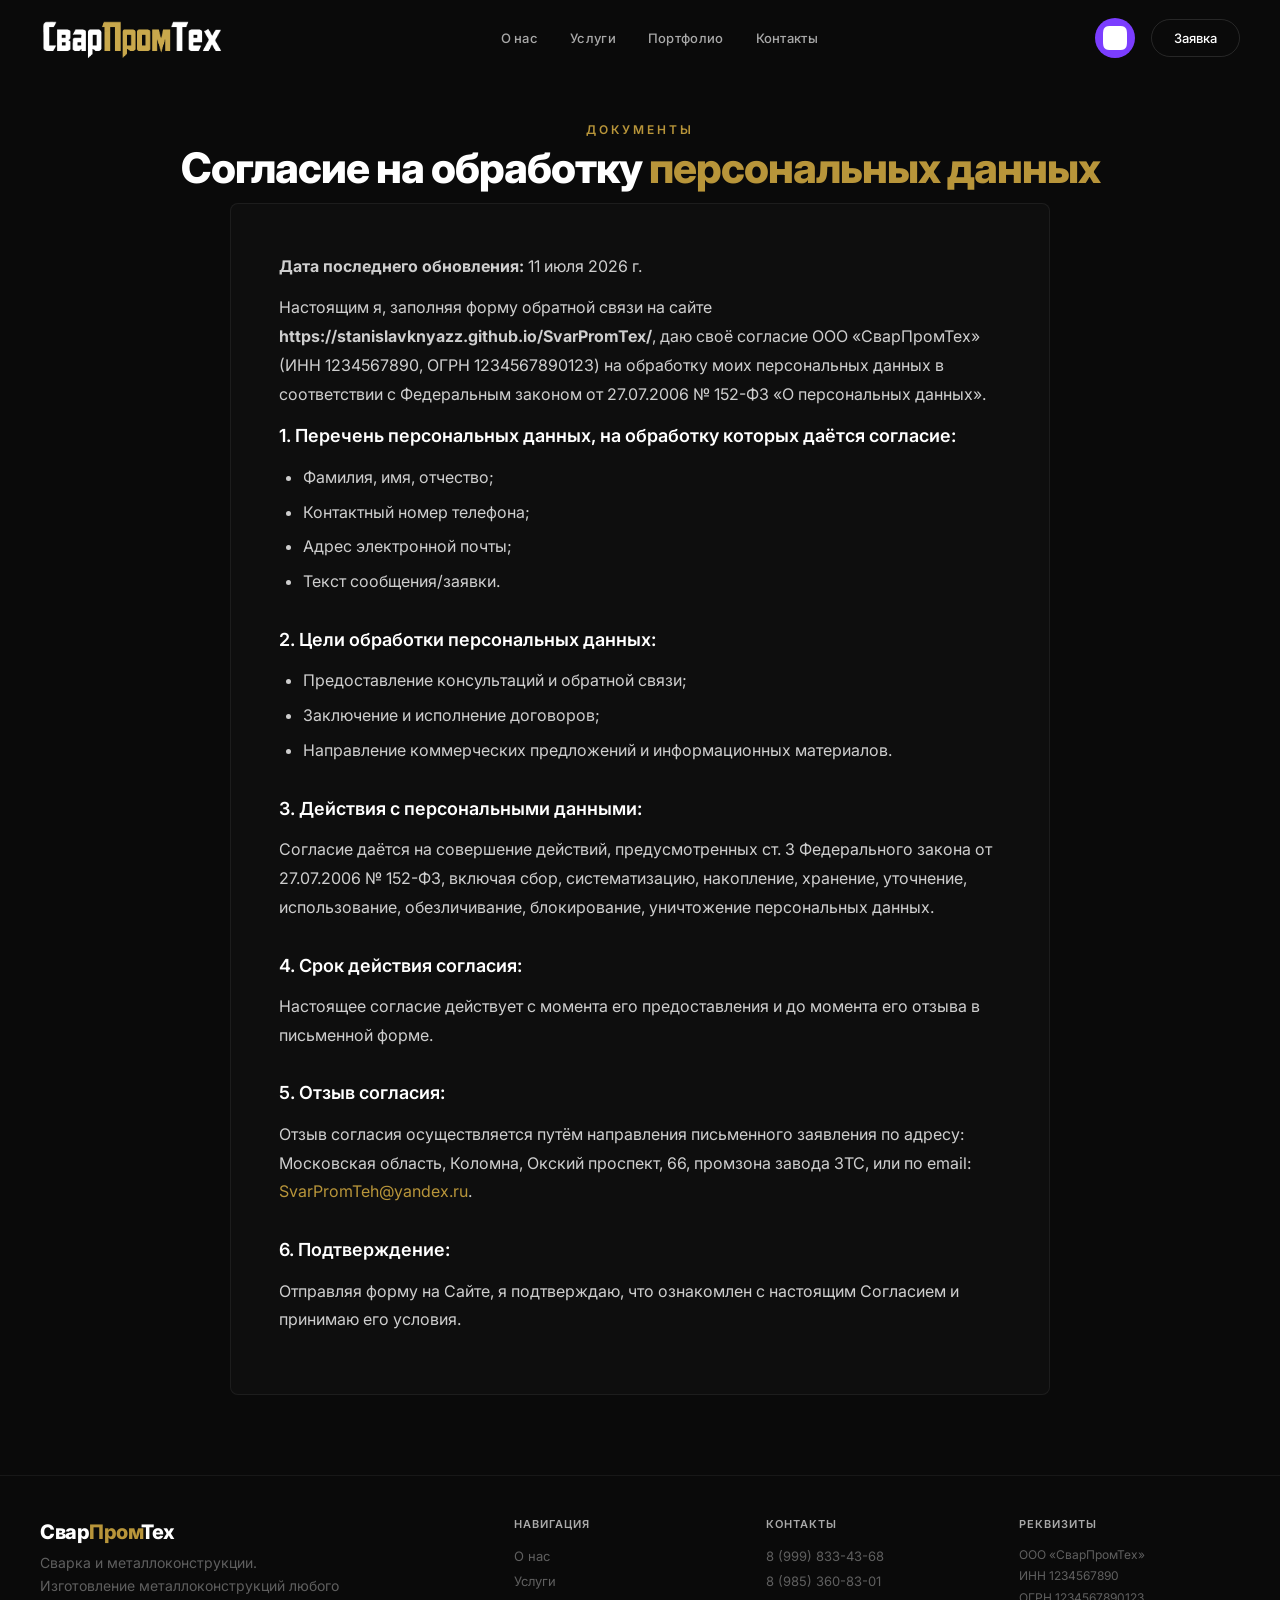
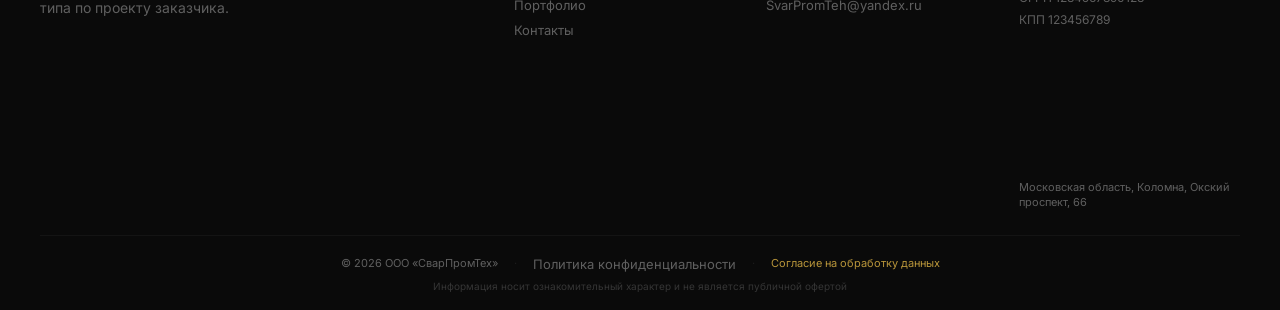
==== commit 97da9471: "Add files via upload" ====
--- a/consent.html
+++ b/consent.html
@@ -8,6 +8,19 @@
     <link rel="stylesheet" href="css/style.css">
     <link rel="icon" type="image/x-icon" href="img/favicon.ico">
     <link rel="shortcut icon" href="img/favicon.ico">
+    <style>
+        .page-section { max-width: 1240px; margin: 0 auto; padding: 120px 40px 80px; }
+        .document-content { max-width: 820px; margin: 0 auto; background: rgba(255,255,255,0.02); border: 1px solid rgba(255,255,255,0.06); border-radius: 8px; padding: 48px; color: rgba(255,255,255,0.8); line-height: 1.8; }
+        .document-content h3 { color: #ffffff; font-size: 18px; font-weight: 600; margin-top: 28px; margin-bottom: 10px; }
+        .document-content h3:first-of-type { margin-top: 0; }
+        .document-content p { margin-bottom: 12px; }
+        .document-content ul { padding-left: 24px; margin-bottom: 16px; }
+        .document-content ul li { margin-bottom: 6px; }
+        .document-content a { color: #b8953a; text-decoration: none; }
+        .document-content a:hover { color: #d4b15a; }
+        @media (max-width: 768px) { .page-section { padding: 100px 20px 60px; } .document-content { padding: 28px 20px; } .document-content h3 { font-size: 16px; } }
+        @media (max-width: 480px) { .page-section { padding: 80px 16px 40px; } .document-content { padding: 20px 16px; } }
+    </style>
 </head>
 <body>
 
@@ -27,7 +40,12 @@
         </ul>
 
         <div class="header-actions">
-            <a href="tel:+79998334368" class="header-phone">8 (999) 833-43-68</a>
+            <a href="https://max.ru/u/f9LHodD0cOILvpDcW-6CfAgxfOKYhWWN8TFmMfQDim4JHBUa7Xez9qytBx8" 
+               target="_blank" 
+               class="header-max" 
+               aria-label="Написать в MAX">
+                <img src="img/max-icon.svg" alt="MAX" class="header-max-icon">
+            </a>
             <a href="contact.html" class="btn-outline">Заявка</a>
             <button class="burger" id="burger" aria-label="Меню">
                 <span></span>
@@ -38,7 +56,7 @@
     </header>
 
     <!-- ==========================================
-    СТРАНИЦА СОГЛАСИЯ
+    СОГЛАСИЕ
     ========================================== -->
     <section class="page-section" id="consent">
         <div class="section-center">
@@ -73,12 +91,10 @@
             <p>Настоящее согласие действует с момента его предоставления и до момента его отзыва в письменной форме.</p>
 
             <h3>5. Отзыв согласия:</h3>
-            <p>Отзыв согласия осуществляется путём направления письменного заявления по адресу: Московская область, г. Коломна, ул. Окский проспект 66, промзона завода ЗТС, или по email: <a href="mailto:SvarPromTeh@yandex.ru">SvarPromTeh@yandex.ru</a>.</p>
+            <p>Отзыв согласия осуществляется путём направления письменного заявления по адресу: Московская область, Коломна, Окский проспект, 66, промзона завода ЗТС, или по email: <a href="mailto:SvarPromTeh@yandex.ru">SvarPromTeh@yandex.ru</a>.</p>
 
             <h3>6. Подтверждение:</h3>
             <p>Отправляя форму на Сайте, я подтверждаю, что ознакомлен с настоящим Согласием и принимаю его условия.</p>
-
-            <p style="margin-top: 30px; color: rgba(255,255,255,0.4); font-size: 13px;">* Поля, отмеченные как обязательные, являются таковыми для обработки заявки.</p>
         </div>
     </section>
 
@@ -107,6 +123,22 @@
             <div class="footer-reqs">
                 <h5>Реквизиты</h5>
                 <p>ООО «СварПромТех»<br>ИНН 1234567890<br>ОГРН 1234567890123<br>КПП 123456789</p>
+
+                <!-- МИНИ-КАРТА В ФУТЕРЕ -->
+                <div class="footer-map">
+                    <iframe 
+                        src="https://www.google.com/maps/embed?pb=!1m18!1m12!1m3!1d2284.4745614001686!2d38.804005200000006!3d55.0699398!2m3!1f0!2f0!3f0!3m2!1i1024!2i768!4f13.1!3m3!1m2!1s0x414a713d92f3d48d%3A0x4b8546d6c936e8e2!2z0J7QutGB0LrQuNC5INC_0YAuLCA2Niwg0JrQvtC70L7QvNC90LAsINCc0L7RgdC60L7QstGB0LrQsNGPINC-0LHQuy4sIDE0MDQwMg!5e0!3m2!1sru!2sru!4v1784116418961!5m2!1sru!2sru" 
+                        width="100%" 
+                        height="140" 
+                        style="border:0; border-radius: 6px; margin-top: 10px;" 
+                        allowfullscreen="" 
+                        loading="lazy" 
+                        referrerpolicy="strict-origin-when-cross-origin">
+                    </iframe>
+                    <p style="font-size: 11px; color: var(--text-muted); margin-top: 4px; line-height: 1.4;">
+                        Московская область, Коломна, Окский проспект, 66
+                    </p>
+                </div>
             </div>
         </div>
         <div class="footer-legal">
@@ -123,6 +155,11 @@
         </div>
     </footer>
 
+    <!-- ==========================================
+    КНОПКА НАВЕРХ
+    ========================================== -->
+    <button class="back-to-top" id="backToTop" aria-label="Наверх">↑</button>
+
     <script src="js/script.js"></script>
 </body>
 </html>
--- a/css/style.css
+++ b/css/style.css
@@ -49,17 +49,32 @@
 }
 
 /* ============================================
-   СКРОЛЛБАР
+   СКРОЛЛБАР — КРАСИВЫЙ
    ============================================ */
 ::-webkit-scrollbar {
-    width: 6px;
-}
+    width: 8px;
+    height: 8px;
+}
+
 ::-webkit-scrollbar-track {
     background: var(--dark);
-}
+    border-radius: 4px;
+}
+
 ::-webkit-scrollbar-thumb {
-    background: var(--gold);
-    border-radius: 3px;
+    background: linear-gradient(180deg, var(--gold), var(--gold-light));
+    border-radius: 4px;
+    border: 2px solid var(--dark);
+}
+
+::-webkit-scrollbar-thumb:hover {
+    background: var(--gold-light);
+}
+
+/* Firefox */
+* {
+    scrollbar-width: thin;
+    scrollbar-color: var(--gold) var(--dark);
 }
 
 /* ============================================
@@ -76,6 +91,56 @@
     height: 44px;
     width: auto;
     display: block;
+}
+
+/* ============================================
+   ИКОНКА MAX В ХЕДЕРЕ
+   ============================================ */
+.header-max {
+    display: flex;
+    align-items: center;
+    justify-content: center;
+    width: 40px;
+    height: 40px;
+    border-radius: 50%;
+    background: #7B3DFF;
+    transition: all 0.3s ease;
+    flex-shrink: 0;
+    text-decoration: none;
+}
+
+.header-max:hover {
+    transform: scale(1.1);
+    box-shadow: 0 4px 20px rgba(123, 61, 255, 0.4);
+}
+
+.header-max-icon {
+    width: 24px;
+    height: 24px;
+    filter: brightness(0) invert(1);
+    display: block;
+}
+
+/* ============================================
+   МИНИ-КАРТА В ФУТЕРЕ
+   ============================================ */
+.footer-map {
+    margin-top: 8px;
+}
+
+.footer-map iframe {
+    width: 100%;
+    height: 120px;
+    border-radius: 6px;
+    border: 1px solid rgba(255,255,255,0.06);
+}
+
+.footer-map p {
+    font-size: 11px !important;
+    color: var(--text-muted) !important;
+    margin-top: 4px !important;
+    line-height: 1.4 !important;
+    max-width: 100% !important;
 }
 
 /* ============================================
@@ -800,6 +865,44 @@
 }
 
 /* ============================================
+   КНОПКА НАВЕРХ
+   ============================================ */
+.back-to-top {
+    position: fixed;
+    bottom: 30px;
+    right: 30px;
+    width: 50px;
+    height: 50px;
+    border-radius: 50%;
+    background: var(--gold);
+    color: #0a0a0a;
+    border: none;
+    font-size: 24px;
+    font-weight: 700;
+    cursor: pointer;
+    opacity: 0;
+    visibility: hidden;
+    transition: all 0.3s ease;
+    z-index: 999;
+    box-shadow: 0 4px 20px rgba(184,149,58,0.3);
+}
+
+.back-to-top.visible {
+    opacity: 1;
+    visibility: visible;
+}
+
+.back-to-top:hover {
+    transform: translateY(-3px);
+    background: var(--gold-light);
+    box-shadow: 0 8px 30px rgba(184,149,58,0.4);
+}
+
+.back-to-top:active {
+    transform: scale(0.95);
+}
+
+/* ============================================
    АНИМАЦИИ
    ============================================ */
 .fade-up {
@@ -924,6 +1027,26 @@
     .footer-legal-small {
         font-size: 9px;
     }
+
+    .back-to-top {
+        bottom: 20px;
+        right: 20px;
+        width: 44px;
+        height: 44px;
+        font-size: 20px;
+    }
+
+    .header-max {
+        width: 36px;
+        height: 36px;
+    }
+    .header-max-icon {
+        width: 20px;
+        height: 20px;
+    }
+    .footer-map iframe {
+        height: 100px;
+    }
 }
 
 @media (max-width: 480px) {
@@ -986,4 +1109,24 @@
     .footer-legal-inner .sep {
         display: none;
     }
+
+    .back-to-top {
+        bottom: 16px;
+        right: 16px;
+        width: 40px;
+        height: 40px;
+        font-size: 18px;
+    }
+
+    .header-max {
+        width: 32px;
+        height: 32px;
+    }
+    .header-max-icon {
+        width: 18px;
+        height: 18px;
+    }
+    .footer-map iframe {
+        height: 80px;
+    }
 }
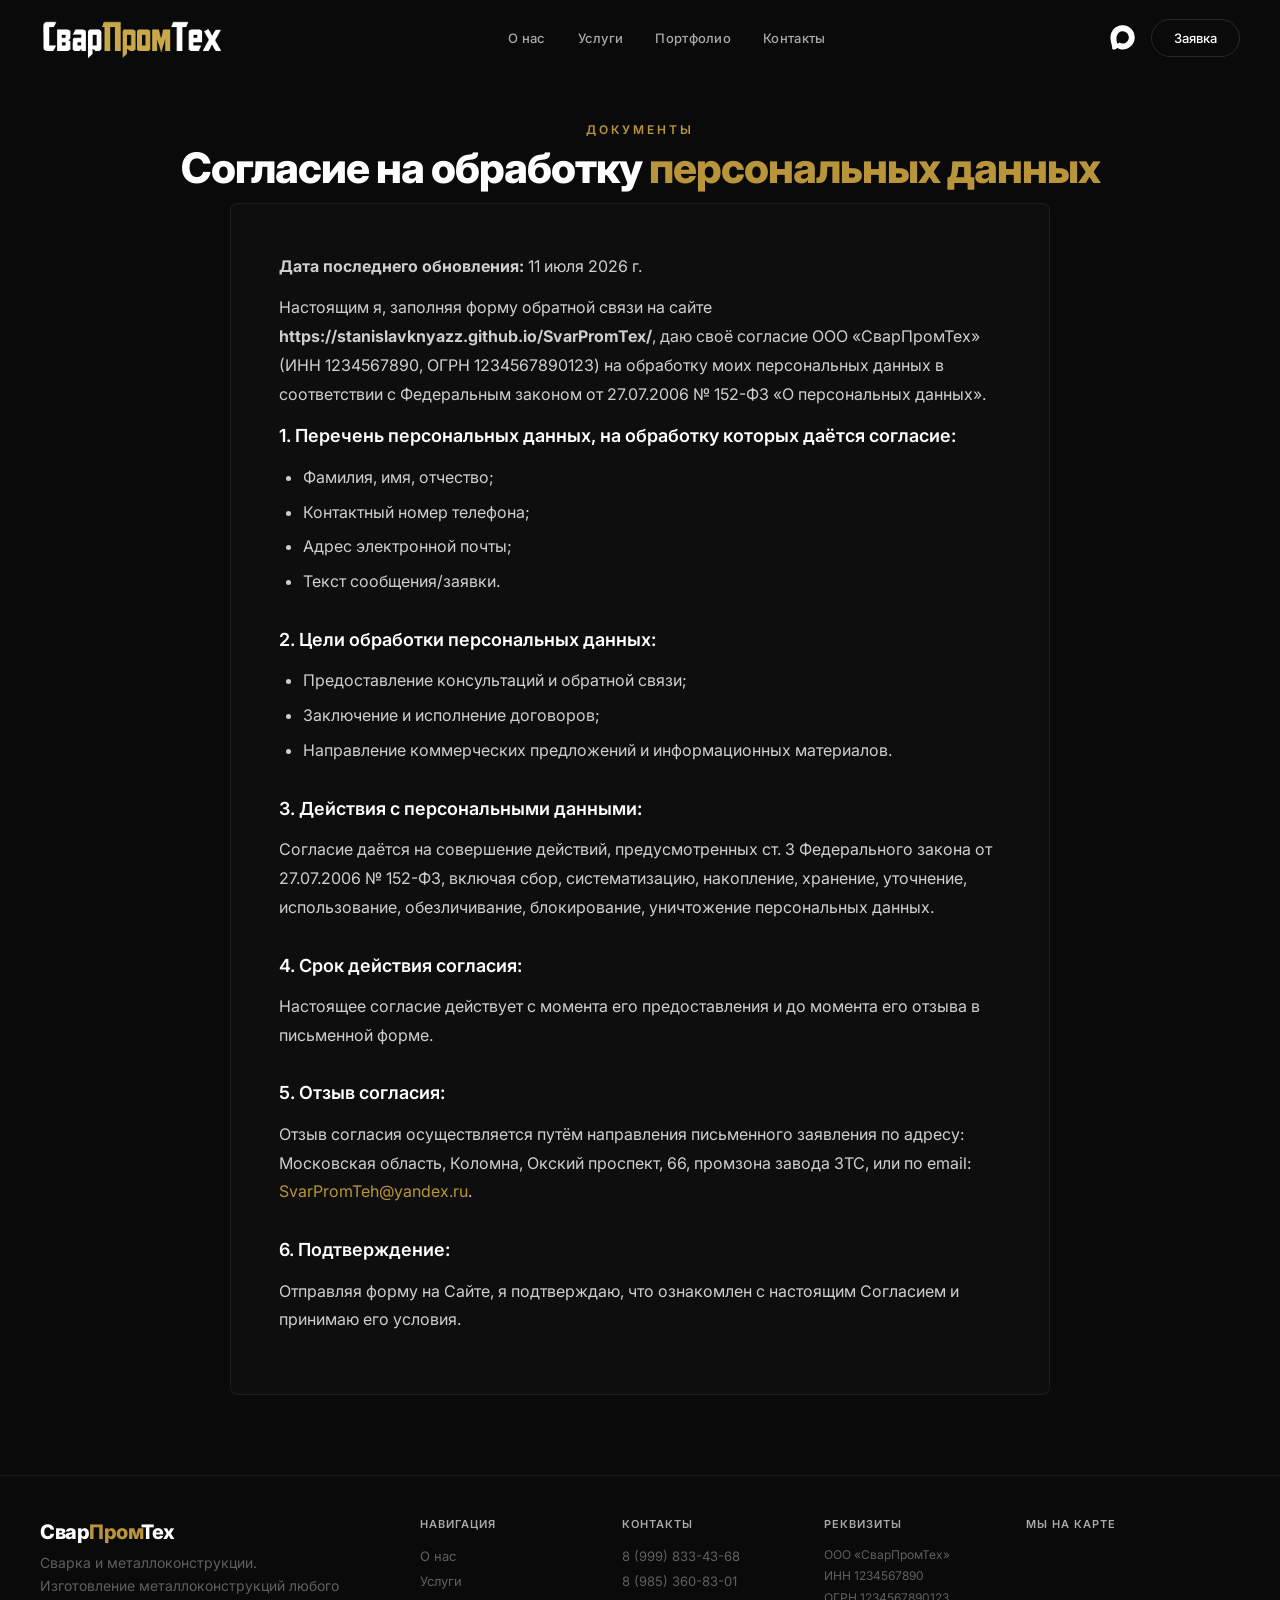
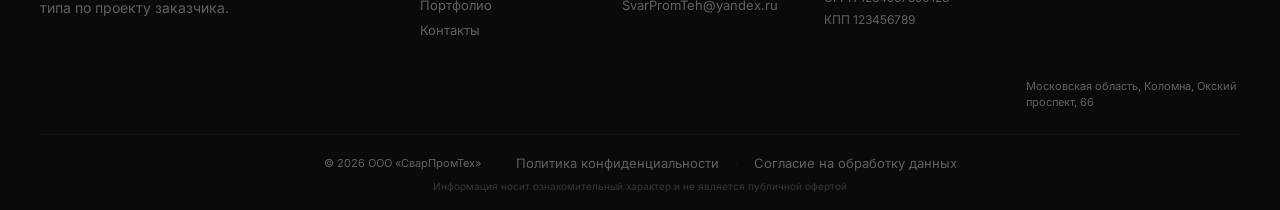
==== commit 1d51b350: "Add files via upload" ====
--- a/consent.html
+++ b/consent.html
@@ -44,7 +44,7 @@
                target="_blank" 
                class="header-max" 
                aria-label="Написать в MAX">
-                <img src="img/max-icon.svg" alt="MAX" class="header-max-icon">
+                <img src="img/max-icon.svg?v=2" alt="MAX" class="header-max-icon">
             </a>
             <a href="contact.html" class="btn-outline">Заявка</a>
             <button class="burger" id="burger" aria-label="Меню">
@@ -103,10 +103,13 @@
     ========================================== -->
     <footer class="footer">
         <div class="footer-inner">
+            <!-- Колонка 1: Бренд -->
             <div class="footer-brand">
                 <div class="footer-logo">Свар<span>Пром</span>Тех</div>
                 <p>Сварка и металлоконструкции. Изготовление металлоконструкций любого типа по проекту заказчика.</p>
             </div>
+
+            <!-- Колонка 2: Навигация -->
             <div>
                 <h5>Навигация</h5>
                 <a href="index.html#about">О нас</a>
@@ -114,23 +117,30 @@
                 <a href="portfolio.html">Портфолио</a>
                 <a href="contact.html">Контакты</a>
             </div>
+
+            <!-- Колонка 3: Контакты -->
             <div>
                 <h5>Контакты</h5>
                 <a href="tel:+79998334368">8 (999) 833-43-68</a>
                 <a href="tel:+79853608301">8 (985) 360-83-01</a>
                 <a href="mailto:SvarPromTeh@yandex.ru">SvarPromTeh@yandex.ru</a>
             </div>
+
+            <!-- Колонка 4: Реквизиты -->
             <div class="footer-reqs">
                 <h5>Реквизиты</h5>
                 <p>ООО «СварПромТех»<br>ИНН 1234567890<br>ОГРН 1234567890123<br>КПП 123456789</p>
+            </div>
 
-                <!-- МИНИ-КАРТА В ФУТЕРЕ -->
+            <!-- Колонка 5: КАРТА -->
+            <div class="footer-map-col">
+                <h5>Мы на карте</h5>
                 <div class="footer-map">
                     <iframe 
                         src="https://www.google.com/maps/embed?pb=!1m18!1m12!1m3!1d2284.4745614001686!2d38.804005200000006!3d55.0699398!2m3!1f0!2f0!3f0!3m2!1i1024!2i768!4f13.1!3m3!1m2!1s0x414a713d92f3d48d%3A0x4b8546d6c936e8e2!2z0J7QutGB0LrQuNC5INC_0YAuLCA2Niwg0JrQvtC70L7QvNC90LAsINCc0L7RgdC60L7QstGB0LrQsNGPINC-0LHQuy4sIDE0MDQwMg!5e0!3m2!1sru!2sru!4v1784116418961!5m2!1sru!2sru" 
                         width="100%" 
-                        height="140" 
-                        style="border:0; border-radius: 6px; margin-top: 10px;" 
+                        height="120" 
+                        style="border:0; border-radius: 6px; margin-top: 4px;" 
                         allowfullscreen="" 
                         loading="lazy" 
                         referrerpolicy="strict-origin-when-cross-origin">
@@ -141,20 +151,20 @@
                 </div>
             </div>
         </div>
+
         <div class="footer-legal">
             <div class="footer-legal-inner">
                 <span>© 2026 ООО «СварПромТех»</span>
                 <span class="sep">·</span>
                 <a href="privacy.html">Политика конфиденциальности</a>
                 <span class="sep">·</span>
-                <span style="color: var(--gold);">Согласие на обработку данных</span>
+                <a href="consent.html">Согласие на обработку данных</a>
             </div>
             <div class="footer-legal-inner footer-legal-small">
                 <span>Информация носит ознакомительный характер и не является публичной офертой</span>
             </div>
         </div>
     </footer>
-
     <!-- ==========================================
     КНОПКА НАВЕРХ
     ========================================== -->
--- a/css/style.css
+++ b/css/style.css
@@ -100,25 +100,22 @@
     display: flex;
     align-items: center;
     justify-content: center;
+    flex-shrink: 0;
+    text-decoration: none;
+    width: 25px;
+    height: 25px;
+}
+
+.header-max:hover {
+    transform: scale(1.1);
+}
+
+.header-max-icon {
     width: 40px;
     height: 40px;
+    object-fit: contain;
+    display: block;
     border-radius: 50%;
-    background: #7B3DFF;
-    transition: all 0.3s ease;
-    flex-shrink: 0;
-    text-decoration: none;
-}
-
-.header-max:hover {
-    transform: scale(1.1);
-    box-shadow: 0 4px 20px rgba(123, 61, 255, 0.4);
-}
-
-.header-max-icon {
-    width: 24px;
-    height: 24px;
-    filter: brightness(0) invert(1);
-    display: block;
 }
 
 /* ============================================
@@ -141,6 +138,76 @@
     margin-top: 4px !important;
     line-height: 1.4 !important;
     max-width: 100% !important;
+}
+
+/* ============================================
+   ФУТЕР — 5 КОЛОНОК
+   ============================================ */
+.footer-inner {
+    max-width: 1240px;
+    margin: 0 auto;
+    display: grid;
+    grid-template-columns: 2fr 1fr 1fr 1fr 1.2fr;
+    gap: 24px;
+    padding-bottom: 24px;
+    border-bottom: 1px solid rgba(255,255,255,0.04);
+}
+
+.footer-map-col h5 {
+    font-size: 11px;
+    font-weight: 600;
+    text-transform: uppercase;
+    letter-spacing: 1px;
+    color: var(--text-secondary);
+    margin-bottom: 8px;
+}
+
+.footer-map {
+    margin-top: 0;
+}
+
+.footer-map iframe {
+    width: 100%;
+    height: 120px;
+    border-radius: 6px;
+    border: 1px solid rgba(255,255,255,0.06);
+}
+
+.footer-map p {
+    font-size: 11px !important;
+    color: var(--text-muted) !important;
+    margin-top: 4px !important;
+    line-height: 1.4 !important;
+    max-width: 100% !important;
+}
+
+/* ============================================
+   ЗАЩИТА ОТ КОПИРОВАНИЯ
+   ============================================ */
+body {
+    -webkit-user-select: none;
+    -moz-user-select: none;
+    -ms-user-select: none;
+    user-select: none;
+}
+
+img {
+    -webkit-user-drag: none;
+    -moz-user-drag: none;
+    -ms-user-drag: none;
+    user-drag: none;
+    pointer-events: auto;
+}
+
+img {
+    -webkit-touch-callout: none;
+}
+
+input, textarea, .nav-menu, .hero-content {
+    -webkit-user-select: text;
+    -moz-user-select: text;
+    -ms-user-select: text;
+    user-select: text;
 }
 
 /* ============================================
@@ -718,16 +785,6 @@
     border-top: 1px solid var(--border);
 }
 
-.footer-inner {
-    max-width: 1240px;
-    margin: 0 auto;
-    display: grid;
-    grid-template-columns: 2fr 1fr 1fr 1fr;
-    gap: 32px;
-    padding-bottom: 24px;
-    border-bottom: 1px solid rgba(255,255,255,0.04);
-}
-
 .footer-brand p {
     font-size: 14px;
     color: var(--text-muted);
@@ -935,6 +992,17 @@
     .page-section {
         padding: 100px 30px 60px;
     }
+
+    .footer-inner {
+        grid-template-columns: 1.5fr 1fr 1fr 1fr;
+    }
+    .footer-map-col {
+        grid-column: 1 / -1;
+        margin-top: 4px;
+    }
+    .footer-map iframe {
+        height: 100px;
+    }
 }
 
 @media (max-width: 768px) {
@@ -997,7 +1065,16 @@
 
     .footer-inner {
         grid-template-columns: 1fr 1fr;
-        gap: 24px;
+        gap: 20px;
+    }
+    .footer-brand {
+        grid-column: 1 / -1;
+    }
+    .footer-map-col {
+        grid-column: 1 / -1;
+    }
+    .footer-map iframe {
+        height: 80px;
     }
 
     .section {
@@ -1041,8 +1118,8 @@
         height: 36px;
     }
     .header-max-icon {
-        width: 20px;
-        height: 20px;
+        width: 36px;
+        height: 36px;
     }
     .footer-map iframe {
         height: 100px;
@@ -1088,6 +1165,15 @@
         grid-template-columns: 1fr;
         gap: 16px;
     }
+    .footer-brand {
+        grid-column: 1;
+    }
+    .footer-map-col {
+        grid-column: 1;
+    }
+    .footer-map iframe {
+        height: 80px;
+    }
 
     .section {
         padding: 36px 16px;
@@ -1123,8 +1209,8 @@
         height: 32px;
     }
     .header-max-icon {
-        width: 18px;
-        height: 18px;
+        width: 32px;
+        height: 32px;
     }
     .footer-map iframe {
         height: 80px;
